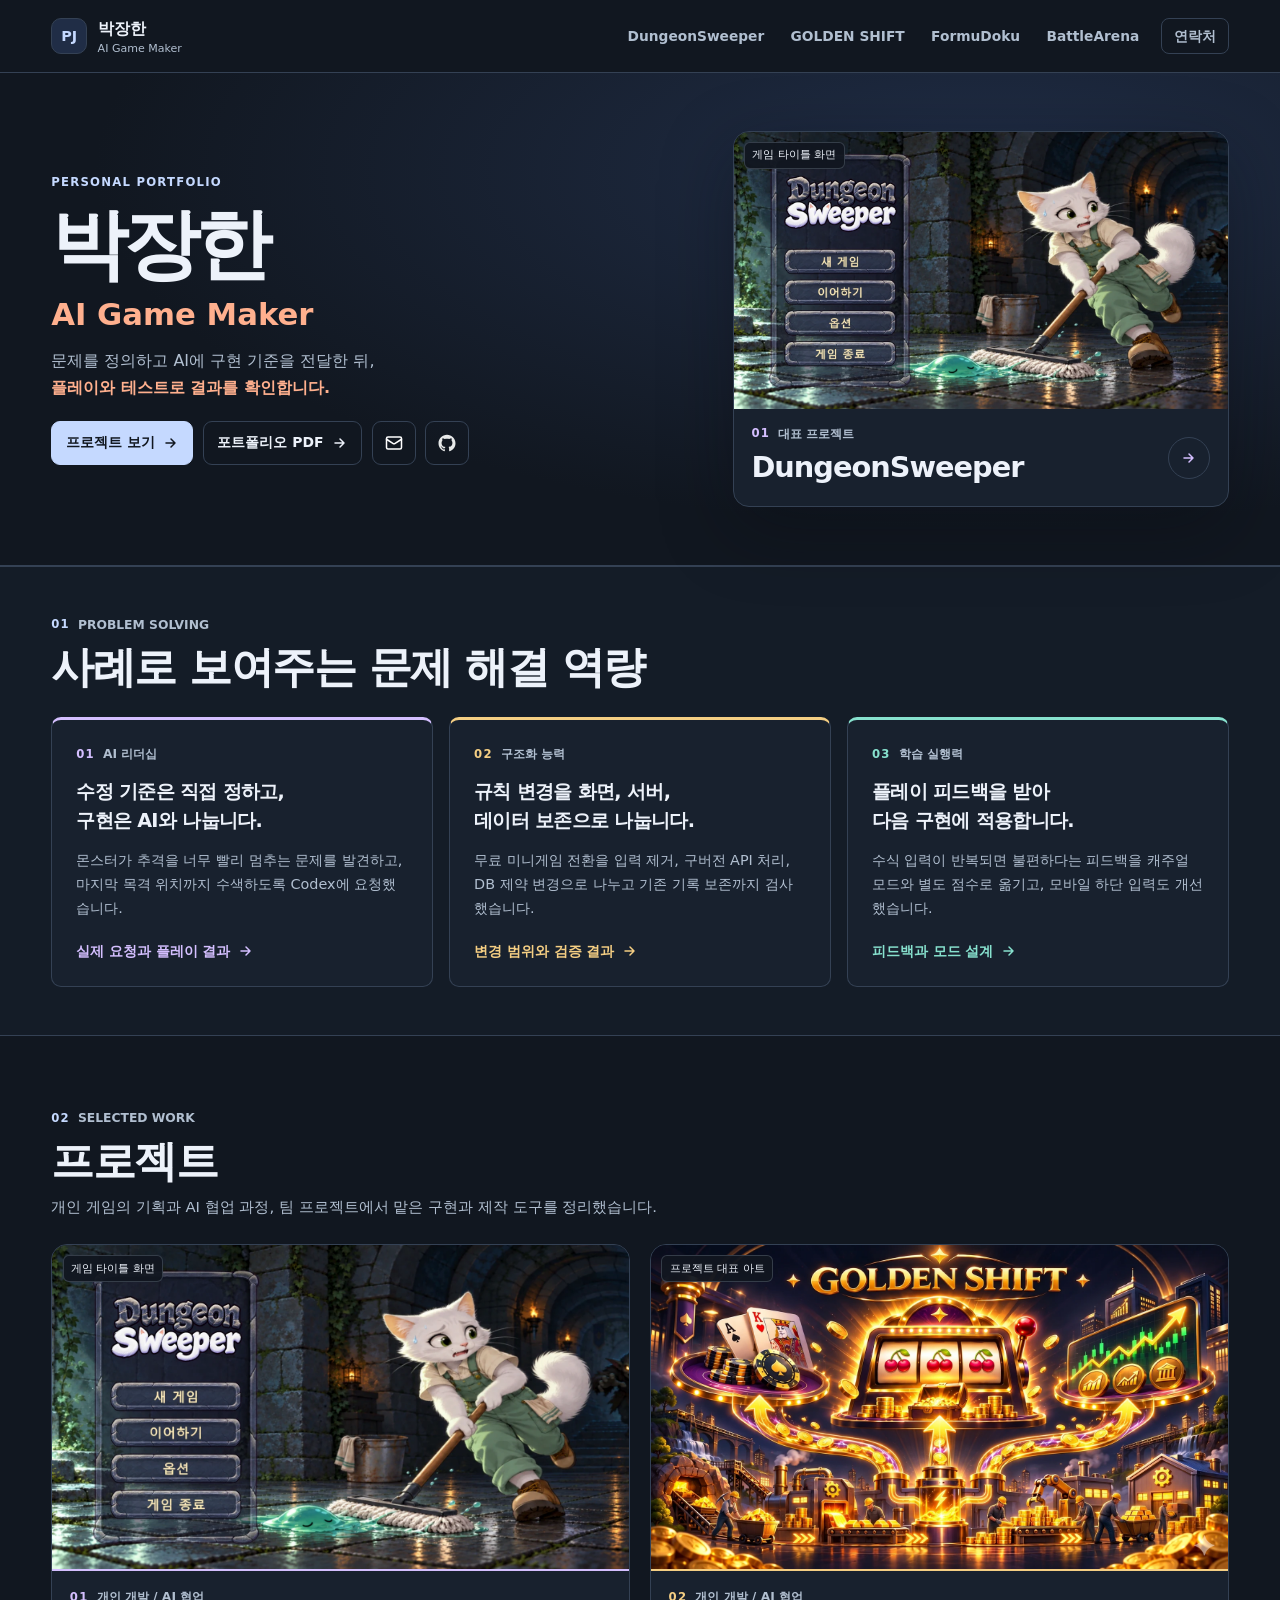
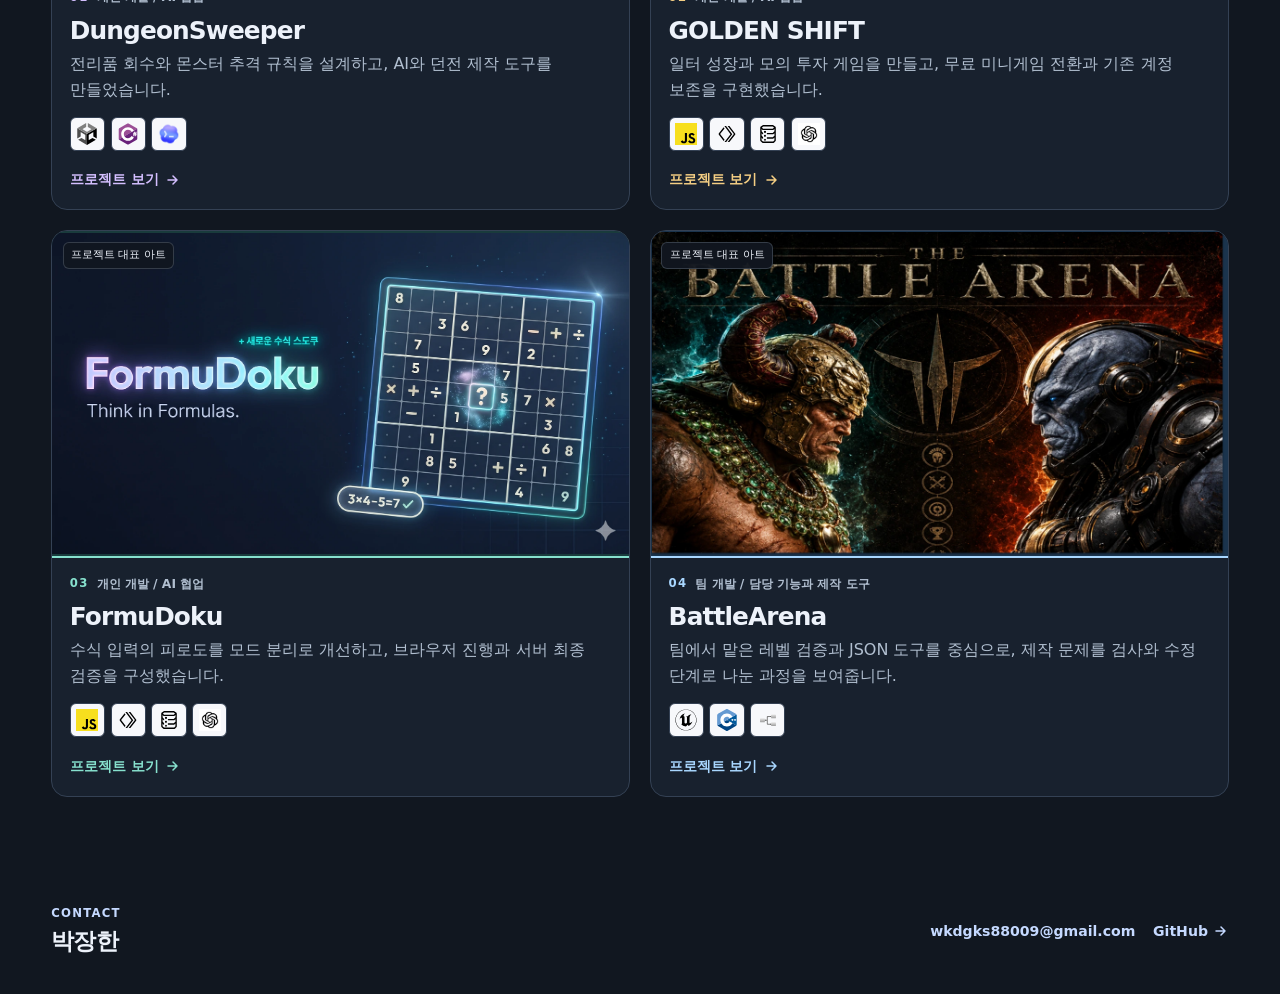
==== index.html @ 65dd107e "Keep project navigation visible while scrolling" ====
<!doctype html>
<html lang="ko">
<head>
  <meta charset="utf-8">
  <meta name="viewport" content="width=device-width, initial-scale=1">
  <meta name="description" content="박장한의 게임 기획, AI 협업 개발과 플레이 검증 포트폴리오.">
  <meta name="theme-color" content="#111720">
  <meta property="og:type" content="website">
  <meta property="og:title" content="박장한 | AI Game Maker Portfolio">
  <meta property="og:description" content="박장한의 게임 기획, AI 협업 개발과 플레이 검증 포트폴리오.">
  <meta property="og:url" content="https://msg1150.github.io/ai-game-maker-portfolio/">
  <meta property="og:image" content="https://msg1150.github.io/ai-game-maker-portfolio/assets/dungeon.webp">
  <link rel="canonical" href="https://msg1150.github.io/ai-game-maker-portfolio/">
  <link rel="icon" href="./assets/mark.svg" type="image/svg+xml">
  <link rel="stylesheet" href="./assets/site.css?v=c73a156f">
  <script src="./assets/site.js?v=285ba21d" defer></script>
  <title>박장한 | AI Game Maker Portfolio</title>
</head>
<body class="home">
  <a class="skip" href="#main">본문으로 건너뛰기</a>
  <header class="site-header">
    <div class="shell header-inner">
      <a class="brand" href="./" aria-label="박장한 포트폴리오 홈"><span class="mark" aria-hidden="true">PJ</span><span>박장한 <small>AI Game Maker</small></span></a>
      <nav class="site-nav" aria-label="프로젝트 탐색"><a href="./projects/dungeonsweeper/">DungeonSweeper</a><a href="./projects/golden-shift/">GOLDEN SHIFT</a><a href="./projects/formudoku/">FormuDoku</a><a href="./projects/battlearena/">BattleArena</a><a class="contact-link" href="#contact">연락처</a></nav>
    </div>
  </header>
  <main id="main">
      <section class="hero">
        <div class="shell hero-inner">
          <div class="hero-copy">
            <p class="eyebrow"><span>PERSONAL PORTFOLIO</span></p>
            <h1>박장한</h1>
            <p class="hero-role">AI Game Maker</p>
            <p class="hero-summary">문제를 정의하고 AI에 구현 기준을 전달한 뒤, <strong class="text-accent">플레이와 테스트로 결과를 확인합니다.</strong></p>
            <div class="actions">
              <a class="button primary" href="#projects">프로젝트 보기<svg aria-hidden="true" viewBox="0 0 16 16" width="16" height="16" fill="none"><path d="M3 8h9m-4-4 4 4-4 4" stroke="currentColor" stroke-width="1.5" stroke-linecap="round" stroke-linejoin="round"/></svg></a>
              <a class="button" href="./assets/park-janghan-ai-game-maker-portfolio.pdf">포트폴리오 PDF<svg aria-hidden="true" viewBox="0 0 16 16" width="16" height="16" fill="none"><path d="M3 8h9m-4-4 4 4-4 4" stroke="currentColor" stroke-width="1.5" stroke-linecap="round" stroke-linejoin="round"/></svg></a>
              <a class="button icon-button" href="mailto:wkdgks88009@gmail.com" aria-label="이메일" title="이메일"><img src="./assets/icons/lucide/mail.svg" alt="" width="18" height="18"></a>
              <a class="button icon-button" href="https://github.com/msg1150" aria-label="GitHub 프로필" title="GitHub 프로필"><img src="./assets/icons/devicon/github.svg" alt="" width="18" height="18"></a>
            </div>
          </div>
          <a class="feature tone-violet" href="./projects/dungeonsweeper/">
            <div class="feature-media"><img src="./assets/dungeon.webp" alt="고양이 탐험가와 슬라임이 보이는 DungeonSweeper 타이틀 화면" width="1440" height="810" fetchpriority="high" decoding="async"><span>게임 타이틀 화면</span></div>
            <div class="feature-caption"><div><p class="eyebrow"><span>01</span> 대표 프로젝트</p><strong>DungeonSweeper</strong></div><span class="round-icon"><svg aria-hidden="true" viewBox="0 0 16 16" width="16" height="16" fill="none"><path d="M3 8h9m-4-4 4 4-4 4" stroke="currentColor" stroke-width="1.5" stroke-linecap="round" stroke-linejoin="round"/></svg></span></div>
          </a>
        </div>
      </section>
      <section class="home-evidence" id="highlights">
        <div class="shell section">
          <div class="section-head"><div><p class="eyebrow"><span>01</span> PROBLEM SOLVING</p><h2>사례로 보여주는 문제 해결 역량</h2></div></div>
          <div class="competency-grid">
            <article class="competency-card tone-violet">
              <p class="eyebrow"><span>01</span> AI 리더십</p>
              <h3>수정 기준은 직접 정하고,<br>구현은 AI와 나눕니다.</h3>
              <p>몬스터가 추격을 너무 빨리 멈추는 문제를 발견하고, 마지막 목격 위치까지 수색하도록 Codex에 요청했습니다.</p>
              <a href="./projects/dungeonsweeper/#awareness">실제 요청과 플레이 결과 <svg aria-hidden="true" viewBox="0 0 16 16" width="16" height="16" fill="none"><path d="M3 8h9m-4-4 4 4-4 4" stroke="currentColor" stroke-width="1.5" stroke-linecap="round" stroke-linejoin="round"/></svg></a>
            </article>
            <article class="competency-card tone-gold">
              <p class="eyebrow"><span>02</span> 구조화 능력</p>
              <h3>규칙 변경을 화면, 서버,<br>데이터 보존으로 나눕니다.</h3>
              <p>무료 미니게임 전환을 입력 제거, 구버전 API 처리, DB 제약 변경으로 나누고 기존 기록 보존까지 검사했습니다.</p>
              <a href="./projects/golden-shift/#free-play">변경 범위와 검증 결과 <svg aria-hidden="true" viewBox="0 0 16 16" width="16" height="16" fill="none"><path d="M3 8h9m-4-4 4 4-4 4" stroke="currentColor" stroke-width="1.5" stroke-linecap="round" stroke-linejoin="round"/></svg></a>
            </article>
            <article class="competency-card tone-mint">
              <p class="eyebrow"><span>03</span> 학습 실행력</p>
              <h3>플레이 피드백을 받아<br>다음 구현에 적용합니다.</h3>
              <p>수식 입력이 반복되면 불편하다는 피드백을 캐주얼 모드와 별도 점수로 옮기고, 모바일 하단 입력도 개선했습니다.</p>
              <a href="./projects/formudoku/#mode-split">피드백과 모드 설계 <svg aria-hidden="true" viewBox="0 0 16 16" width="16" height="16" fill="none"><path d="M3 8h9m-4-4 4 4-4 4" stroke="currentColor" stroke-width="1.5" stroke-linecap="round" stroke-linejoin="round"/></svg></a>
            </article>
          </div>
        </div>
      </section>
      <section class="shell section" id="projects">
        <div class="section-head">
          <div><p class="eyebrow"><span>02</span> SELECTED WORK</p><h2>프로젝트</h2>
            <p class="section-intro">개인 게임의 기획과 AI 협업 과정, 팀 프로젝트에서 맡은 구현과 제작 도구를 정리했습니다.</p></div>
        </div>
        <div class="project-grid"><article class="project-card tone-violet">
    <a href="./projects/dungeonsweeper/">
      <div class="card-image"><img src="./assets/dungeon.webp" alt="고양이 탐험가와 슬라임이 보이는 DungeonSweeper 타이틀 화면" width="1440" height="810" loading="lazy" decoding="async"><span>게임 타이틀 화면</span></div>
      <div class="card-body">
        <p class="eyebrow"><span>01</span> 개인 개발 / AI 협업</p>
        <h3>DungeonSweeper</h3>
        <p>전리품 회수와 몬스터 추격 규칙을 설계하고, AI와 던전 제작 도구를 만들었습니다.</p>
        <ul class="tags" aria-label="사용 기술"><li class="tag-logo" title="Unity"><img src="./assets/icons/devicon/unity.svg" alt="Unity" width="22" height="22"><span class="tag-touch-label" aria-hidden="true">Unity</span></li><li class="tag-logo" title="C#"><img src="./assets/icons/devicon/csharp.svg" alt="C#" width="22" height="22"><span class="tag-touch-label" aria-hidden="true">C#</span></li><li class="tag-logo" title="Codex"><img src="./assets/icons/openai/codex.png" alt="Codex" width="22" height="22"><span class="tag-touch-label" aria-hidden="true">Codex</span></li></ul>
        <span class="card-action">프로젝트 보기 <svg aria-hidden="true" viewBox="0 0 16 16" width="16" height="16" fill="none"><path d="M3 8h9m-4-4 4 4-4 4" stroke="currentColor" stroke-width="1.5" stroke-linecap="round" stroke-linejoin="round"/></svg></span>
      </div>
    </a>
  </article><article class="project-card tone-gold">
    <a href="./projects/golden-shift/">
      <div class="card-image"><img src="./assets/golden-cover.webp" alt="슬롯, 블랙잭, 가상 거래소와 금 생산 시설을 담은 GOLDEN SHIFT 대표 일러스트" width="1600" height="900" loading="lazy" decoding="async"><span>프로젝트 대표 아트</span></div>
      <div class="card-body">
        <p class="eyebrow"><span>02</span> 개인 개발 / AI 협업</p>
        <h3>GOLDEN SHIFT</h3>
        <p>일터 성장과 모의 투자 게임을 만들고, 무료 미니게임 전환과 기존 계정 보존을 구현했습니다.</p>
        <ul class="tags" aria-label="사용 기술"><li class="tag-logo" title="JavaScript"><img src="./assets/icons/jsconf/javascript.svg" alt="JavaScript" width="22" height="22"><span class="tag-touch-label" aria-hidden="true">JavaScript</span></li><li class="tag-logo" title="Cloudflare Workers"><img src="./assets/icons/cloudflare/workers.svg" alt="Cloudflare Workers" width="22" height="22"><span class="tag-touch-label" aria-hidden="true">Cloudflare Workers</span></li><li class="tag-logo" title="D1"><img src="./assets/icons/cloudflare/d1.svg" alt="D1" width="22" height="22"><span class="tag-touch-label" aria-hidden="true">D1</span></li><li class="tag-logo" title="ChatGPT"><img src="./assets/icons/openai/chatgpt.png" alt="ChatGPT" width="22" height="22"><span class="tag-touch-label" aria-hidden="true">ChatGPT</span></li></ul>
        <span class="card-action">프로젝트 보기 <svg aria-hidden="true" viewBox="0 0 16 16" width="16" height="16" fill="none"><path d="M3 8h9m-4-4 4 4-4 4" stroke="currentColor" stroke-width="1.5" stroke-linecap="round" stroke-linejoin="round"/></svg></span>
      </div>
    </a>
  </article><article class="project-card tone-mint">
    <a href="./projects/formudoku/">
      <div class="card-image"><img src="./assets/formudoku-cover.webp" alt="FormuDoku 제목과 푸른색 스도쿠 격자가 담긴 대표 일러스트" width="1600" height="893" loading="lazy" decoding="async"><span>프로젝트 대표 아트</span></div>
      <div class="card-body">
        <p class="eyebrow"><span>03</span> 개인 개발 / AI 협업</p>
        <h3>FormuDoku</h3>
        <p>수식 입력의 피로도를 모드 분리로 개선하고, 브라우저 진행과 서버 최종 검증을 구성했습니다.</p>
        <ul class="tags" aria-label="사용 기술"><li class="tag-logo" title="JavaScript"><img src="./assets/icons/jsconf/javascript.svg" alt="JavaScript" width="22" height="22"><span class="tag-touch-label" aria-hidden="true">JavaScript</span></li><li class="tag-logo" title="Cloudflare Workers"><img src="./assets/icons/cloudflare/workers.svg" alt="Cloudflare Workers" width="22" height="22"><span class="tag-touch-label" aria-hidden="true">Cloudflare Workers</span></li><li class="tag-logo" title="D1"><img src="./assets/icons/cloudflare/d1.svg" alt="D1" width="22" height="22"><span class="tag-touch-label" aria-hidden="true">D1</span></li><li class="tag-logo" title="ChatGPT"><img src="./assets/icons/openai/chatgpt.png" alt="ChatGPT" width="22" height="22"><span class="tag-touch-label" aria-hidden="true">ChatGPT</span></li></ul>
        <span class="card-action">프로젝트 보기 <svg aria-hidden="true" viewBox="0 0 16 16" width="16" height="16" fill="none"><path d="M3 8h9m-4-4 4 4-4 4" stroke="currentColor" stroke-width="1.5" stroke-linecap="round" stroke-linejoin="round"/></svg></span>
      </div>
    </a>
  </article><article class="project-card tone-blue">
    <a href="./projects/battlearena/">
      <div class="card-image"><img src="./assets/arena-cover.webp" alt="BattleArena 로고와 서로 마주 보는 두 캐릭터가 담긴 가로 대표 아트" width="1250" height="700" loading="lazy" decoding="async"><span>프로젝트 대표 아트</span></div>
      <div class="card-body">
        <p class="eyebrow"><span>04</span> 팀 개발 / 담당 기능과 제작 도구</p>
        <h3>BattleArena</h3>
        <p>팀에서 맡은 레벨 검증과 JSON 도구를 중심으로, 제작 문제를 검사와 수정 단계로 나눈 과정을 보여줍니다.</p>
        <ul class="tags" aria-label="사용 기술"><li class="tag-logo" title="Unreal Engine 5.6.1"><img src="./assets/icons/devicon/unrealengine.svg" alt="Unreal Engine 5.6.1" width="22" height="22"><span class="tag-touch-label" aria-hidden="true">Unreal Engine 5.6.1</span></li><li class="tag-logo" title="C++"><img src="./assets/icons/devicon/cplusplus.svg" alt="C++" width="22" height="22"><span class="tag-touch-label" aria-hidden="true">C++</span></li><li class="tag-logo" title="Blueprint"><img src="./assets/icons/unreal/blueprint.svg" alt="Blueprint" width="22" height="22"><span class="tag-touch-label" aria-hidden="true">Blueprint</span></li></ul>
        <span class="card-action">프로젝트 보기 <svg aria-hidden="true" viewBox="0 0 16 16" width="16" height="16" fill="none"><path d="M3 8h9m-4-4 4 4-4 4" stroke="currentColor" stroke-width="1.5" stroke-linecap="round" stroke-linejoin="round"/></svg></span>
      </div>
    </a>
  </article></div>
      </section>
</main>
  <footer class="shell site-footer" id="contact">
    <div><p class="eyebrow"><span>CONTACT</span></p><h2>박장한</h2></div>
    <div class="footer-links">
      <a href="mailto:wkdgks88009@gmail.com">wkdgks88009@gmail.com</a>
      <a href="https://github.com/msg1150">GitHub <svg aria-hidden="true" viewBox="0 0 16 16" width="16" height="16" fill="none"><path d="M3 8h9m-4-4 4 4-4 4" stroke="currentColor" stroke-width="1.5" stroke-linecap="round" stroke-linejoin="round"/></svg></a>
    </div>
  </footer>
</body>
</html>
---- assets/site.css ----
:root {
  color-scheme: dark;
  --bg: #111720;
  --surface: #18212e;
  --panel: #1c2634;
  --line: #344154;
  --text: #edf2fa;
  --muted: #b1bfd0;
  --accent: #c5d9ff;
  --accent-text: #ffb08e;
  --glow: #202d46;
  --radius: 16px;
  --gutter: clamp(1rem, 4vw, 3.25rem);
  --header-height: 72px;
  font-family: "Segoe UI", "Malgun Gothic", system-ui, sans-serif;
  line-height: 1.65;
  background: var(--bg);
  color: var(--text);
}
* { box-sizing: border-box; }
html { scroll-padding-top: calc(var(--header-height) + 1rem); }
body { margin: 0; }
h1, h2, h3, p, figure { margin: 0; }
h1, h2, h3 { line-height: 1.18; letter-spacing: -.035em; }
h2, h3 { word-break: keep-all; overflow-wrap: anywhere; }
h2 { font-size: clamp(1.7rem, 4vw, 2.7rem); }
h3 { font-size: clamp(1.2rem, 2vw, 1.55rem); }
a { color: inherit; text-decoration: none; }
.text-accent { color: var(--accent-text); font-weight: 750; }
a, button, summary { -webkit-tap-highlight-color: transparent; }
:focus-visible { outline: 2px solid var(--accent); outline-offset: 4px; }
img, video { display: block; width: 100%; height: auto; }
svg { flex: 0 0 auto; }
.shell { width: min(76rem, 100% - var(--gutter) * 2); margin-inline: auto; }
.tone-violet { --accent: #d4bfff; --glow: #30254a; }
.tone-gold { --accent: #f4ce83; --glow: #3a2d20; }
.tone-blue { --accent: #a9d7ff; --glow: #1b344d; }
.tone-mint { --accent: #87e1ce; --glow: #193b3c; }
.tone-violet, .tone-gold, .tone-blue, .tone-mint { --accent-text: var(--accent); }
.skip { position: absolute; z-index: 30; top: .5rem; left: .5rem; padding: .65rem 1rem; transform: translateY(-150%); background: var(--accent); color: #111720; }
.skip:focus { transform: translateY(0); }
.site-header { position: sticky; top: 0; z-index: 20; background: #111720; border-bottom: 1px solid var(--line); }
.header-inner { min-height: 72px; display: flex; gap: .35rem 1.25rem; align-items: center; justify-content: space-between; }
.brand { display: inline-flex; align-items: center; gap: .65rem; font-weight: 720; flex: 0 0 auto; }
.mark { width: 36px; height: 36px; border-radius: 10px; display: grid; place-items: center; color: var(--accent); background: var(--glow); border: 1px solid var(--line); font: 750 .9rem system-ui, sans-serif; }
.brand small { display: block; color: var(--muted); font-size: .69rem; line-height: 1.25; font-weight: 500; }
.site-nav { display: flex; flex-wrap: wrap; align-items: center; gap: .1rem .45rem; }
.site-nav a { display: inline-flex; align-items: center; min-height: 42px; border-radius: 8px; padding-inline: .6rem; color: var(--muted); font-size: .86rem; font-weight: 650; }
.site-nav a:hover, .site-nav a[aria-current] { background: var(--glow); color: var(--accent); }
.site-nav .contact-link { border: 1px solid var(--line); min-height: 36px; margin-left: .3rem; padding-inline: .75rem; }
.hero {
  border-bottom: 1px solid var(--line);
  background: radial-gradient(ellipse at 77% 20%, var(--glow), transparent 64%), var(--bg);
}
.hero-inner { display: grid; align-items: center; grid-template-columns: minmax(0, .9fr) minmax(0, 1.1fr); gap: clamp(1.75rem, 5vw, 5.5rem); padding-block: clamp(2.8rem, 7.5vw, 6.6rem); }
.hero-copy h1 { margin-block: .7rem .8rem; font-size: clamp(2.5rem, 5.6vw, 5.25rem); letter-spacing: -.067em; overflow-wrap: anywhere; }
.hero-lede { font-size: clamp(1.2rem, 2.4vw, 1.8rem); font-weight: 700; line-height: 1.45; word-break: keep-all; }
.hero-summary { max-width: 39ch; margin-top: 1rem; color: var(--muted); word-break: keep-all; }
.home .hero-inner { grid-template-columns: minmax(0, 1.05fr) minmax(0, .95fr); gap: clamp(1.5rem, 5vw, 4rem); padding-block: clamp(2rem, 4.5vw, 4rem); }
.home .hero-copy h1 { font-size: clamp(3rem, 6vw, 5.2rem); margin-block: .5rem .25rem; }
.hero-role { color: var(--accent-text); font-size: clamp(1.35rem, 2.4vw, 2rem); font-weight: 750; line-height: 1.3; }
.home .hero-summary { max-width: 38ch; margin-top: .85rem; }
.home .feature { width: min(100%, 31rem); justify-self: end; }
.eyebrow { display: flex; gap: .5rem; align-items: center; color: var(--muted); font-size: .77rem; font-weight: 700; }
.eyebrow > span { font-size: .73rem; font-weight: 750; letter-spacing: .105em; color: var(--accent); white-space: nowrap; }
.actions { display: flex; flex-wrap: wrap; gap: .6rem; margin-top: 1.25rem; }
.button { min-height: 44px; display: inline-flex; align-items: center; gap: .5rem; border: 1px solid var(--line); border-radius: 9px; padding: .55rem .85rem; font-size: .87rem; font-weight: 700; color: var(--text); }
.button:hover { border-color: var(--accent); color: var(--accent); }
.button.primary { background: var(--accent); color: #111720; border-color: var(--accent); }
.button.primary:hover { background: #e2edff; }
.icon-button { width: 44px; justify-content: center; padding-inline: 0; }
.icon-button img { width: 18px; height: 18px; filter: invert(1); }
.feature, .project-card { display: block; overflow: hidden; border: 1px solid var(--line); border-radius: var(--radius); background: var(--surface); }
.feature { box-shadow: 0 22px 70px #070b115e; }
.feature:hover, .project-card:hover { border-color: var(--accent); }
.feature-media, .card-image { position: relative; background: var(--glow); }
.feature-media img, .card-image img { aspect-ratio: 16 / 9; object-fit: cover; }
.feature-media > span, .card-image > span { position: absolute; top: .65rem; left: .65rem; background: #111720f2; border: 1px solid #8590a14f; color: #edf2fa; border-radius: 6px; padding: .2rem .45rem; font-size: .7rem; }
.feature-caption { display: flex; align-items: center; justify-content: space-between; gap: .75rem; padding: .9rem 1.1rem; }
.feature-caption strong { display: block; font-size: clamp(1.25rem, 3vw, 1.8rem); letter-spacing: -.035em; }
.round-icon { display: grid; place-items: center; width: 42px; height: 42px; border: 1px solid var(--line); border-radius: 50%; color: var(--accent); }
.section { padding-block: clamp(2.5rem, 6vw, 4.5rem); }
.section-head { display: flex; justify-content: space-between; align-items: end; gap: .75rem 1.5rem; margin-bottom: 1.5rem; }
.section-head h2, .detail-section h2 { margin-top: .45rem; }
.section-intro { margin-top: .55rem; color: var(--muted); font-size: .93rem; }
.project-grid { display: grid; grid-template-columns: repeat(2, minmax(0, 1fr)); gap: 1.25rem; }
.project-card > a { display: flex; flex-direction: column; height: 100%; }
.project-card > a:focus-visible { outline-offset: -3px; }
.card-body { flex: 1; display: flex; flex-direction: column; align-items: flex-start; padding: 1rem 1.1rem 1.15rem; border-top: 2px solid var(--accent); }
.card-body h3 { margin-block: .5rem .35rem; }
.card-body > p:not(.eyebrow) { color: var(--muted); word-break: keep-all; }
.tags { display: flex; flex-wrap: wrap; gap: .35rem; margin: .85rem 0; padding: 0; list-style: none; }
.card-body .tags { margin-top: auto; padding-top: .85rem; }
.tags li { min-height: 34px; display: inline-flex; align-items: center; gap: .35rem; border: 1px solid var(--line); border-radius: 6px; color: var(--muted); font-size: .74rem; }
.tag-text { padding-inline: .55rem; }
.tag-logo { min-width: 35px; justify-content: center; padding-inline: .35rem; background: #f7f8fb; }
.tag-logo img { width: 22px; height: 22px; object-fit: contain; }
.tag-touch-label { display: none; }
@media (hover: none) {
  .tag-logo { color: #273243; }
  .tag-touch-label { display: inline; }
}
.card-action { display: flex; align-items: center; gap: .4rem; color: var(--accent); font-size: .85rem; font-weight: 720; padding-top: .25rem; }
.home-evidence { border-block: 1px solid var(--line); background: #141c27; }
.home-evidence .section { padding-block: clamp(1.75rem, 4vw, 3rem); }
.site-footer { display: flex; align-items: center; justify-content: space-between; flex-wrap: wrap; gap: 1rem 1.5rem; padding-block: 2.2rem; }
.site-footer h2 { font-size: 1.45rem; margin-block: .25rem; }
.footer-links { display: flex; flex-wrap: wrap; gap: .45rem 1.1rem; }
.footer-links a, .related a { display: inline-flex; align-items: center; gap: .3rem; min-height: 44px; color: var(--accent); font-size: .88rem; font-weight: 670; overflow-wrap: anywhere; }
.footer-links a:hover, .related a:hover, .crumb a:hover { text-decoration: underline; text-underline-offset: .25em; }
.crumb { display: flex; gap: .55rem; flex-wrap: wrap; color: var(--muted); padding-top: 1.1rem; font-size: .82rem; }
.crumb a { color: var(--accent); }
.project-hero .hero-inner { padding-block: clamp(1.8rem, 4.5vw, 4.2rem); }
.project-hero h1 { font-size: clamp(2.3rem, 4.5vw, 4.5rem); }
.project-hero .hero-lede { color: var(--accent-text); }
.hero-title-part { white-space: nowrap; }
.project-cover { overflow: hidden; border: 1px solid var(--line); border-radius: var(--radius); background: var(--surface); }
figcaption { color: var(--muted); font-size: .8rem; padding: .6rem .8rem; }
.local-nav { display: flex; gap: .35rem .65rem; flex-wrap: wrap; padding-block: .55rem; border-bottom: 1px solid var(--line); }
.local-nav a { padding: .6rem .5rem; color: var(--accent); font-size: .86rem; font-weight: 700; }
.local-nav a:hover { background: var(--glow); border-radius: 7px; }
.detail-section, .loop { padding-block: clamp(1.65rem, 4vw, 3rem); border-bottom: 1px solid var(--line); }
.loop h2 { font-size: 1.15rem; margin-bottom: .7rem; }
.loop ol { display: flex; flex-wrap: wrap; gap: .5rem; padding: 0; margin: 0; list-style: none; counter-reset: loop; }
.loop li { counter-increment: loop; border: 1px solid var(--line); background: var(--surface); border-radius: 8px; padding: .5rem .65rem; font-size: .86rem; }
.loop li::before { content: counter(loop, decimal-leading-zero); color: var(--accent); font: 720 .74rem system-ui, sans-serif; margin-right: .55rem; }
.role-grid { display: grid; grid-template-columns: repeat(2, minmax(0, 1fr)); gap: .8rem; margin-top: 1rem; }
.role-grid > div { border: 1px solid var(--line); border-radius: 12px; background: var(--surface); padding: 1.1rem; }
.role-grid h3 { color: var(--accent); font-size: 1.02rem; margin-bottom: .4rem; }
.role-grid p, .timeline p, .case dd { color: var(--muted); word-break: keep-all; overflow-wrap: anywhere; }
.timeline { display: grid; grid-template-columns: repeat(2, minmax(0, 1fr)); gap: 1rem; list-style: none; padding: 0; margin: 1rem 0 0; }
.timeline li { display: grid; align-content: start; gap: .5rem; border-top: 2px solid var(--accent); border-radius: 8px; background: var(--surface); padding: 1rem 1.1rem; }
.timeline > li:last-child:nth-child(odd), .role-grid > div:last-child:nth-child(odd) { grid-column: 1 / -1; }
.timeline p { font-size: .85rem; }
.timeline li > span { color: var(--accent); font: 730 .9rem system-ui, sans-serif; align-self: start; padding-top: .17rem; }
.timeline h3 { font-size: 1.05rem; margin-bottom: .22rem; }
.case-list { display: grid; gap: 1rem; margin-top: 1rem; }
.case { border: 1px solid var(--line); border-radius: var(--radius); background: var(--surface); padding: clamp(1rem, 3vw, 1.65rem); }
.case-head { padding: 0 0 .85rem .75rem; border-left: 2px solid var(--accent-text); }
.case-head h3 { margin-top: .4rem; }
.case-layout { display: grid; align-items: start; grid-template-columns: minmax(0, .72fr) minmax(0, 1.28fr); gap: clamp(.9rem, 3vw, 2rem); padding-top: .7rem; }
.case-copy { margin: 0; display: grid; gap: .65rem; }
.case--diagram .case-layout, .case--copy .case-layout { grid-template-columns: minmax(0, 1fr); gap: 1rem; }
.case--diagram .case-copy, .case--copy .case-copy { grid-template-columns: repeat(3, minmax(0, 1fr)); gap: 1.25rem; }
.case dt { font-size: .78rem; font-weight: 750; color: var(--accent); }
.case dd { margin: .14rem 0 0; max-width: 42ch; font-size: .94rem; }
.case-visual { display: grid; min-width: 0; gap: .65rem; }
.evidence-pair { display: grid; grid-template-columns: repeat(2, minmax(0, 1fr)); gap: .6rem; }
.case-flow { display: grid; grid-template-columns: repeat(3, minmax(0, 1fr)); gap: .45rem; margin: 0; padding: 0; list-style: none; counter-reset: flow; }
.case-flow li { counter-increment: flow; border: 1px solid var(--line); border-radius: 8px; background: var(--bg); padding: .55rem .65rem; font-size: .82rem; font-weight: 670; }
.case-flow li::before { content: counter(flow, decimal-leading-zero); display: block; color: var(--accent-text); font-size: .73rem; }
/* Current rule comparisons stay separate from historical game captures. */
.case-table-wrap { min-width: 0; border: 1px solid var(--line); border-radius: 10px; overflow: hidden; background: var(--bg); }
.case-table { width: 100%; border-collapse: collapse; table-layout: fixed; font-size: .82rem; line-height: 1.6; overflow-wrap: anywhere; }
.case-table caption { padding: .75rem .85rem; text-align: left; color: var(--accent-text); font-weight: 700; border-bottom: 1px solid var(--line); }
.case-table th, .case-table td { padding: .7rem .65rem; text-align: left; vertical-align: top; border-bottom: 1px solid var(--line); }
.case-table thead th { color: var(--accent-text); background: var(--surface); }
.case-table th:first-child { width: 22%; }
.case-table tbody th { font-weight: 650; }
.case-table td { color: var(--muted); }
.case-table tbody tr:last-child > * { border-bottom: 0; }
.section-evidence { display: grid; gap: 1rem; align-items: start; margin-top: .8rem; }
.section-evidence:has(> figure) { grid-template-columns: minmax(0, 1fr) minmax(0, 15rem); }
.section-evidence .role-grid { margin-top: 0; }
.evidence { overflow: hidden; border: 1px solid var(--line); border-radius: 10px; background: #111720; }
.gif-demo summary { cursor: pointer; color: var(--accent); font-weight: 700; list-style: none; }
.gif-demo summary::-webkit-details-marker { display: none; }
.gif-demo summary:focus-visible { outline-offset: -3px; }
.gif-demo summary span { display: block; padding: .55rem .75rem; font-size: .85rem; }
.gif-demo:not([open]) .gif-open, .gif-demo[open] .gif-closed, .gif-demo[open] summary img { display: none; }
.tone-mint .card-image img { object-fit: contain; }
.evidence figcaption a { display: inline-block; margin-top: .3rem; color: var(--accent); text-decoration: underline; text-underline-offset: .2em; }
.gallery { display: grid; grid-template-columns: repeat(2, minmax(0, 1fr)); gap: 1rem; align-items: start; margin-top: 1rem; }
.prompt { margin-top: .95rem; border: 1px solid var(--line); border-radius: 10px; background: #131c27; }
.prompt summary { padding: .7rem .85rem; color: var(--accent); font-size: .9rem; font-weight: 700; cursor: pointer; }
.prompt summary:hover { background: var(--glow); border-radius: 9px; }
.prompt-body { padding: .75rem .85rem; border-top: 1px solid var(--line); }
.prompt-body h4 { margin: 0 0 .4rem; color: var(--accent); font-size: .86rem; }
.prompt pre { margin: 0; white-space: pre-wrap; overflow-wrap: anywhere; }
.prompt code { font: .9rem/1.65 "Consolas", "Malgun Gothic", monospace; }
.prompt-tools { display: flex; align-items: center; flex-wrap: wrap; gap: .6rem; margin-top: .75rem; }
.prompt-tools button { min-height: 40px; color: var(--accent); background: var(--surface); border: 1px solid var(--line); border-radius: 6px; padding-inline: .6rem; font: inherit; font-size: .82rem; cursor: pointer; }
.copy-status { color: var(--muted); font-size: .82rem; }
.prose { margin-top: .6rem; max-width: 75ch; color: var(--muted); }
.related { display: flex; flex-wrap: wrap; gap: .3rem 1.25rem; padding-block: .6rem; border-bottom: 1px solid var(--line); }
.competency-grid { display: grid; grid-template-columns: repeat(3, minmax(0, 1fr)); gap: 1rem; }
.competency-card { display: flex; flex-direction: column; gap: .85rem; padding: clamp(1rem, 2vw, 1.5rem); border: 1px solid var(--line); border-top: 3px solid var(--accent); border-radius: 10px; background: var(--surface); }
.competency-card h3 { font-size: clamp(1.1rem, 1.5vw, 1.35rem); line-height: 1.5; }
.competency-card > p:not(.eyebrow) { color: var(--muted); font-size: .9rem; }
.competency-card > a { display: flex; align-items: center; gap: .5rem; margin-top: auto; padding-top: .35rem; font-size: .85rem; font-weight: 700; color: var(--accent-text); }
.competency-card > a:hover { text-decoration: underline; }
@media (max-width: 900px) {
  .hero-inner { gap: 1.4rem; }
  .case-layout, .section-evidence:has(> figure) { grid-template-columns: minmax(0, 1fr); }
  .case-visual { order: -1; }
  .case--diagram .case-visual { order: initial; }
  .section-evidence > figure { width: min(100%, 15rem); }
}
@media (max-width: 800px) {
  .competency-grid { grid-template-columns: minmax(0, 1fr); }
}
@media (max-width: 700px) {
  :root { --header-height: 144px; }
  .header-inner { flex-direction: column; align-items: flex-start; padding-block: .55rem; }
  .site-nav a { padding-inline: .38rem; font-size: .78rem; }
  .hero-inner, .home .hero-inner, .gallery { grid-template-columns: minmax(0, 1fr); gap: 1.4rem; }
  .home .feature { justify-self: start; }
  .section-head { align-items: start; flex-direction: column; }
  .case--diagram .case-copy, .case--copy .case-copy { grid-template-columns: minmax(0, 1fr); gap: .8rem; }
}
@media (max-width: 600px) {
  .project-grid, .timeline, .role-grid, .evidence-pair { grid-template-columns: minmax(0, 1fr); }
  .case-flow { grid-template-columns: minmax(0, 1fr); }
  .case-flow li { display: flex; align-items: baseline; gap: .6rem; }
}
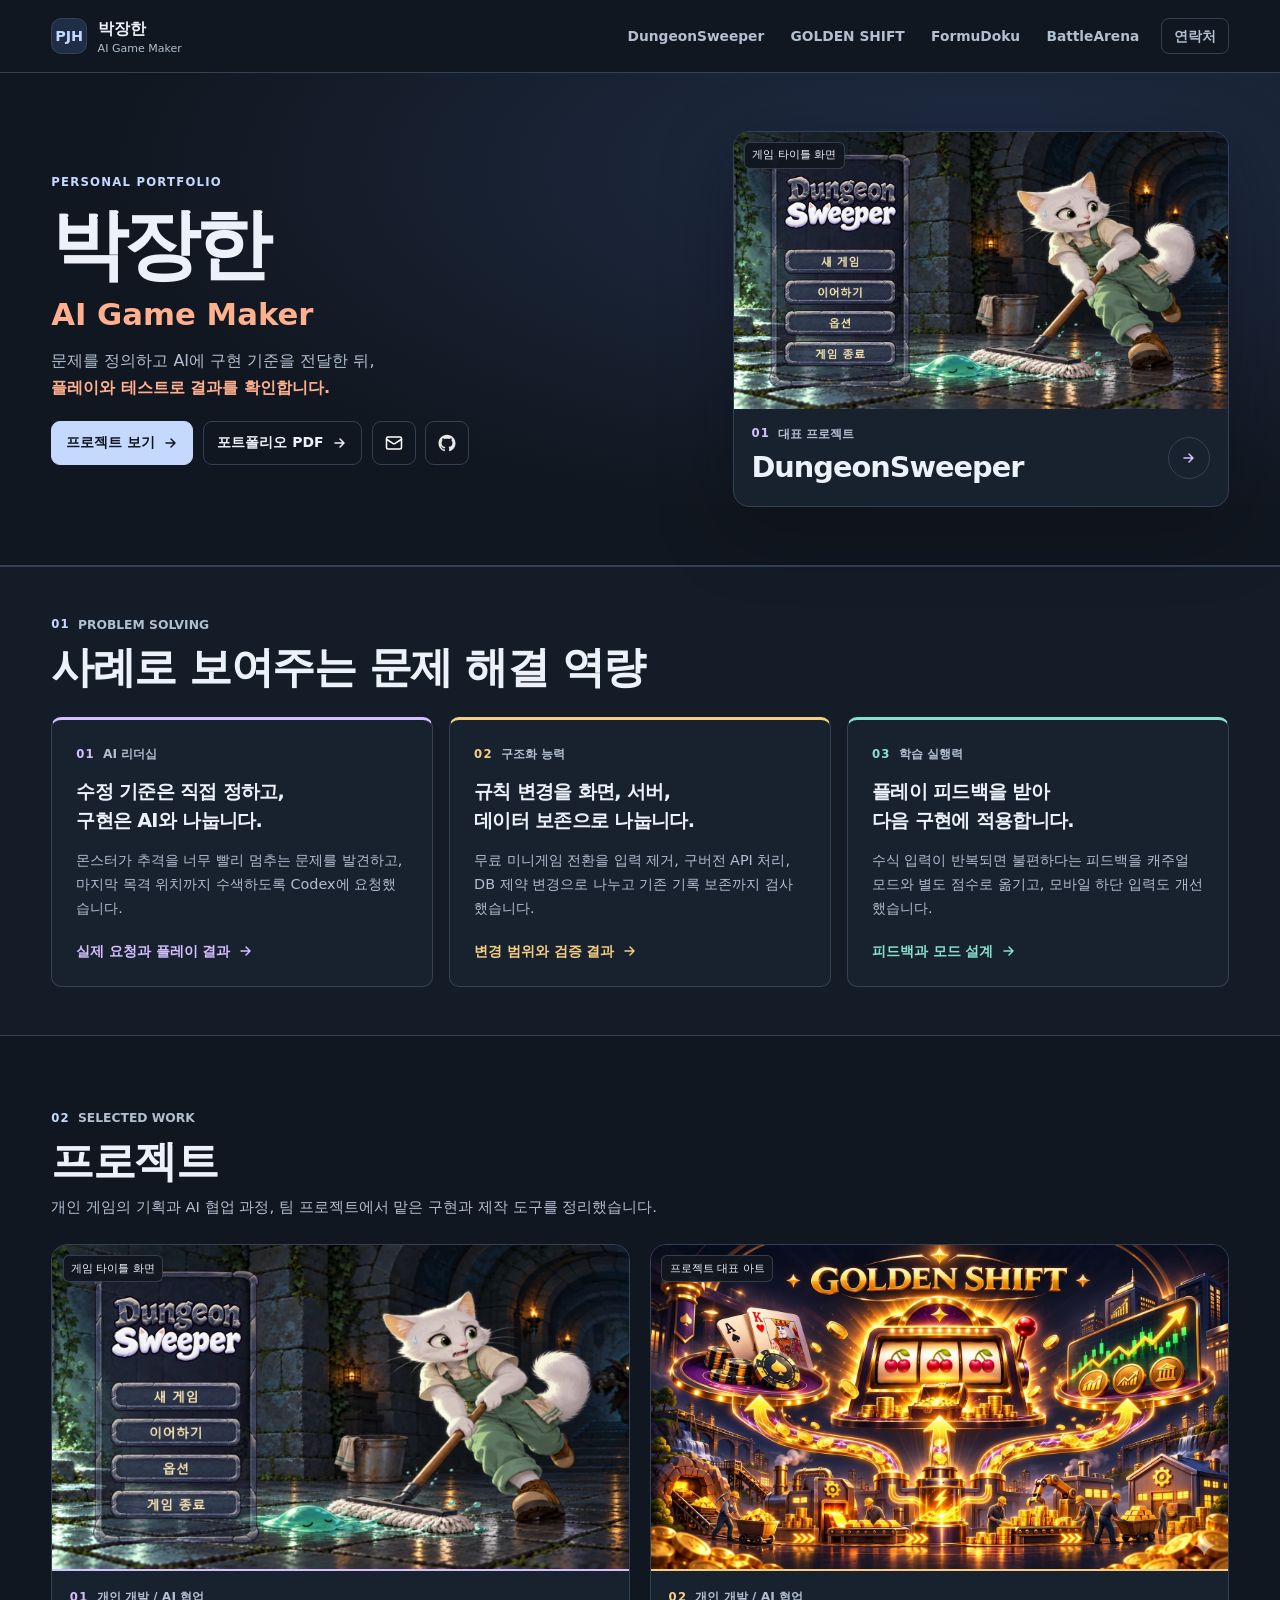
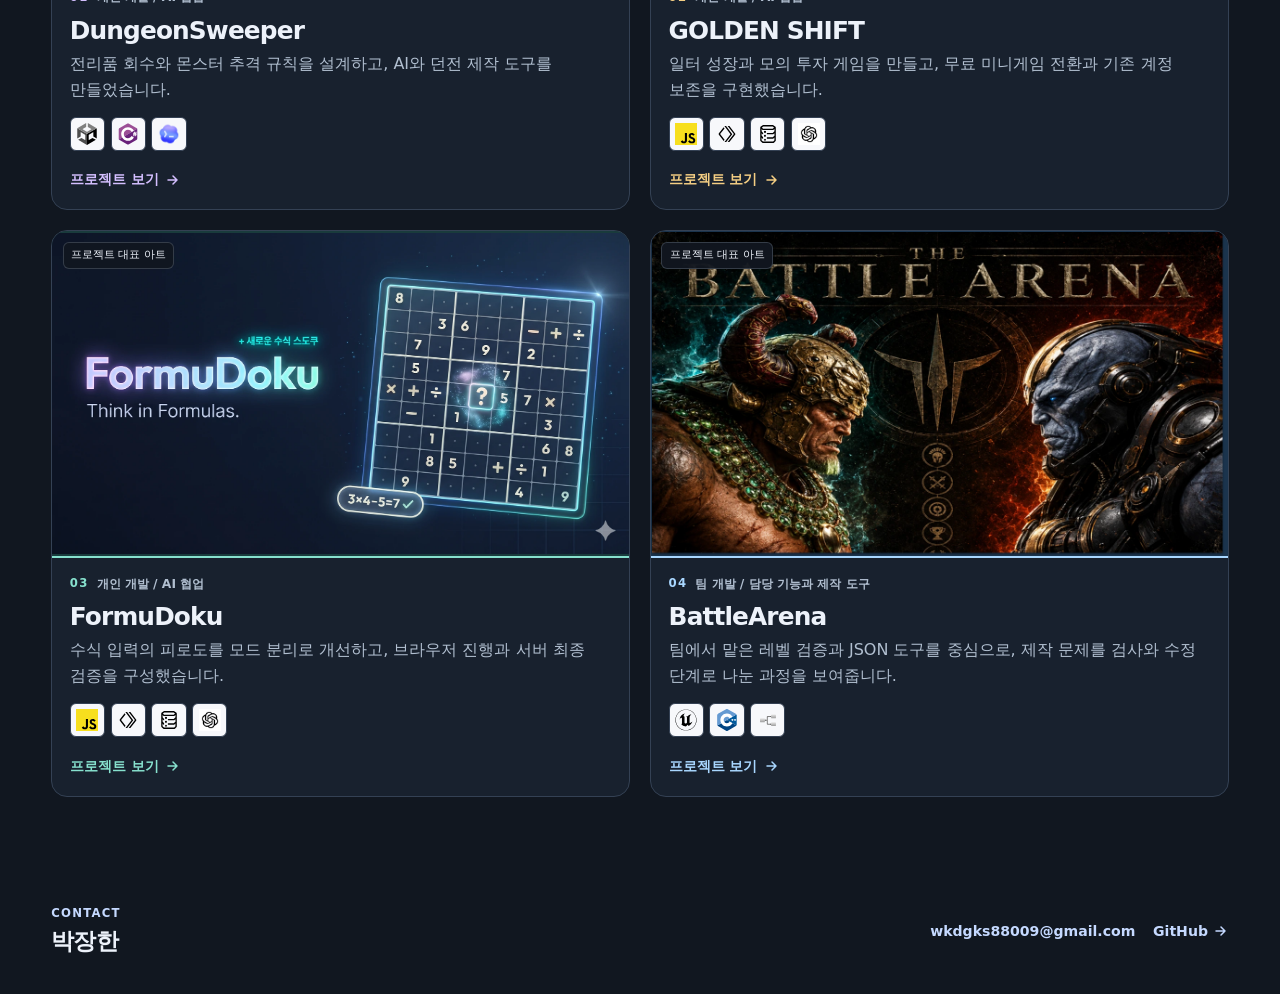
==== commit 708bb1b0: "Use complete PJH initials in portfolio branding" ====
--- a/index.html
+++ b/index.html
@@ -11,7 +11,7 @@
   <meta property="og:url" content="https://msg1150.github.io/ai-game-maker-portfolio/">
   <meta property="og:image" content="https://msg1150.github.io/ai-game-maker-portfolio/assets/dungeon.webp">
   <link rel="canonical" href="https://msg1150.github.io/ai-game-maker-portfolio/">
-  <link rel="icon" href="./assets/mark.svg" type="image/svg+xml">
+  <link rel="icon" href="./assets/mark.svg?v=a60e582f" type="image/svg+xml">
   <link rel="stylesheet" href="./assets/site.css?v=c73a156f">
   <script src="./assets/site.js?v=285ba21d" defer></script>
   <title>박장한 | AI Game Maker Portfolio</title>
@@ -20,7 +20,7 @@
   <a class="skip" href="#main">본문으로 건너뛰기</a>
   <header class="site-header">
     <div class="shell header-inner">
-      <a class="brand" href="./" aria-label="박장한 포트폴리오 홈"><span class="mark" aria-hidden="true">PJ</span><span>박장한 <small>AI Game Maker</small></span></a>
+      <a class="brand" href="./" aria-label="박장한 포트폴리오 홈"><span class="mark" aria-hidden="true">PJH</span><span>박장한 <small>AI Game Maker</small></span></a>
       <nav class="site-nav" aria-label="프로젝트 탐색"><a href="./projects/dungeonsweeper/">DungeonSweeper</a><a href="./projects/golden-shift/">GOLDEN SHIFT</a><a href="./projects/formudoku/">FormuDoku</a><a href="./projects/battlearena/">BattleArena</a><a class="contact-link" href="#contact">연락처</a></nav>
     </div>
   </header>
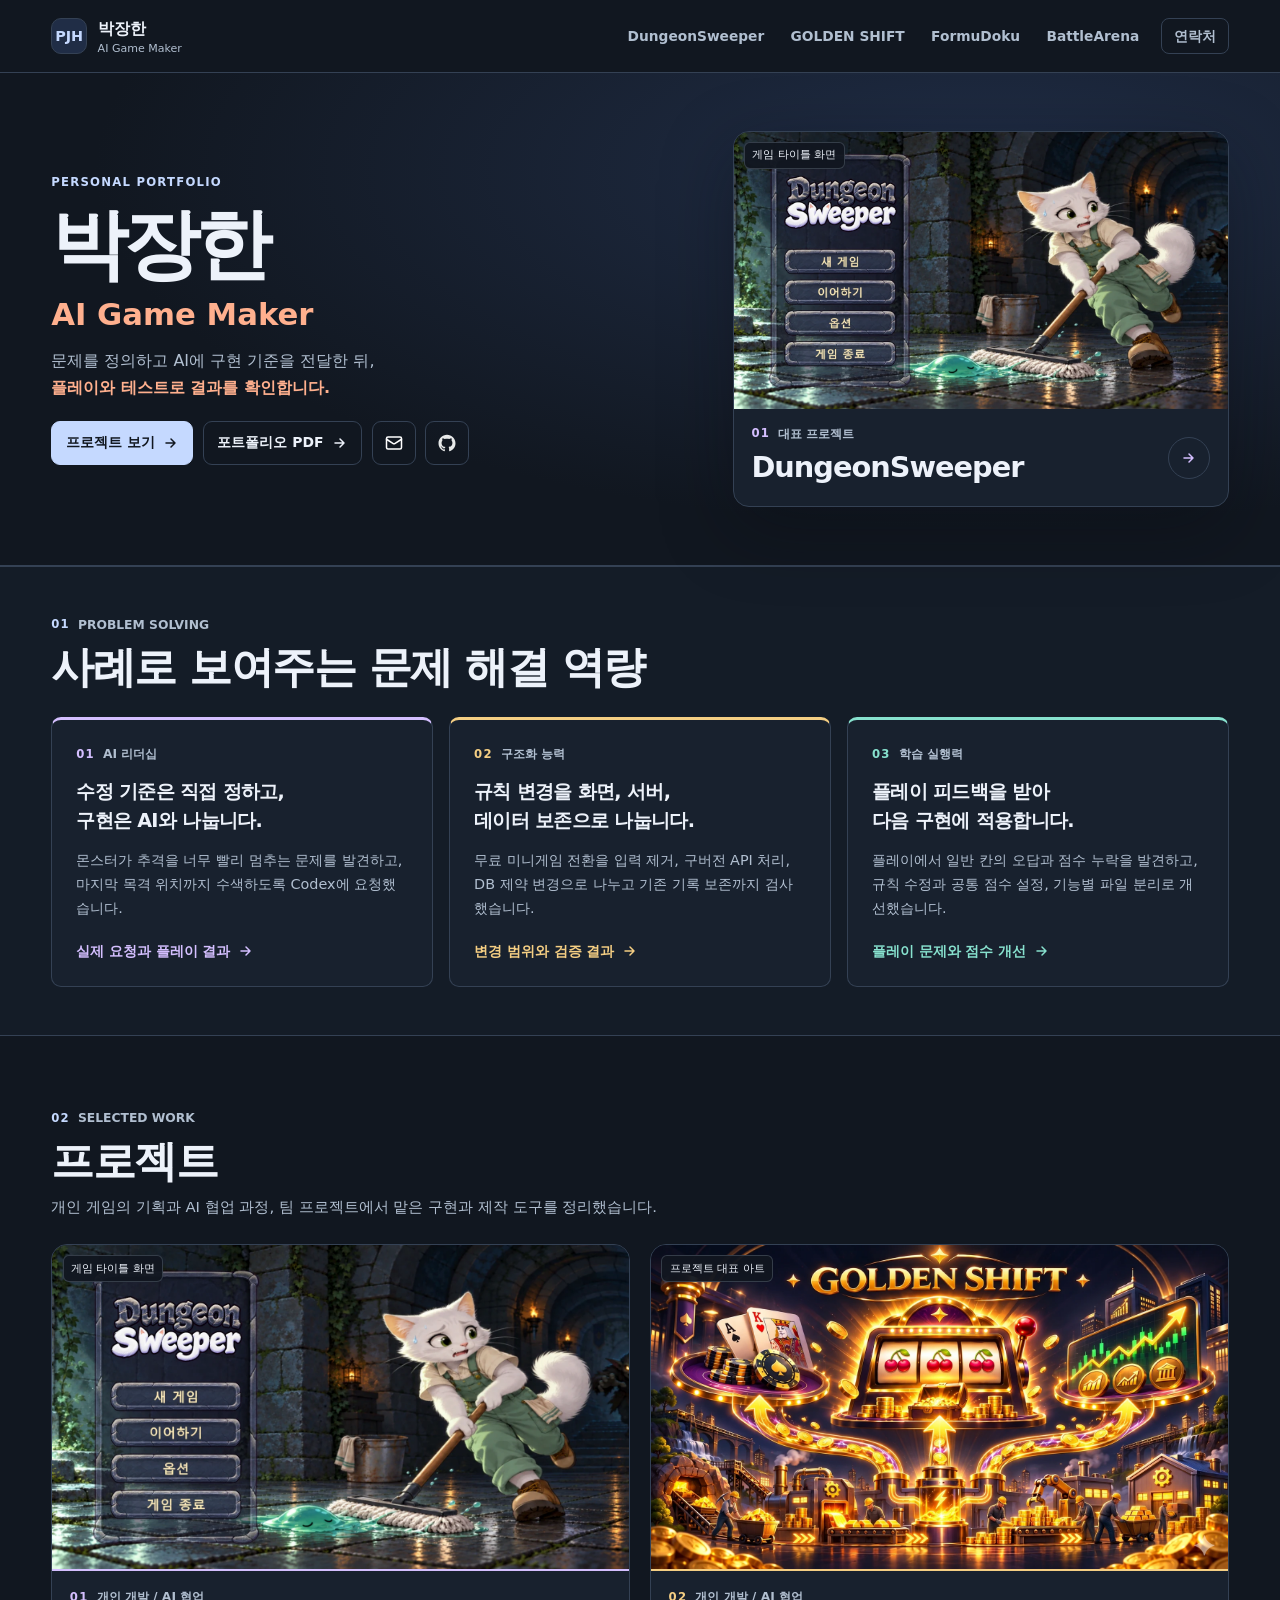
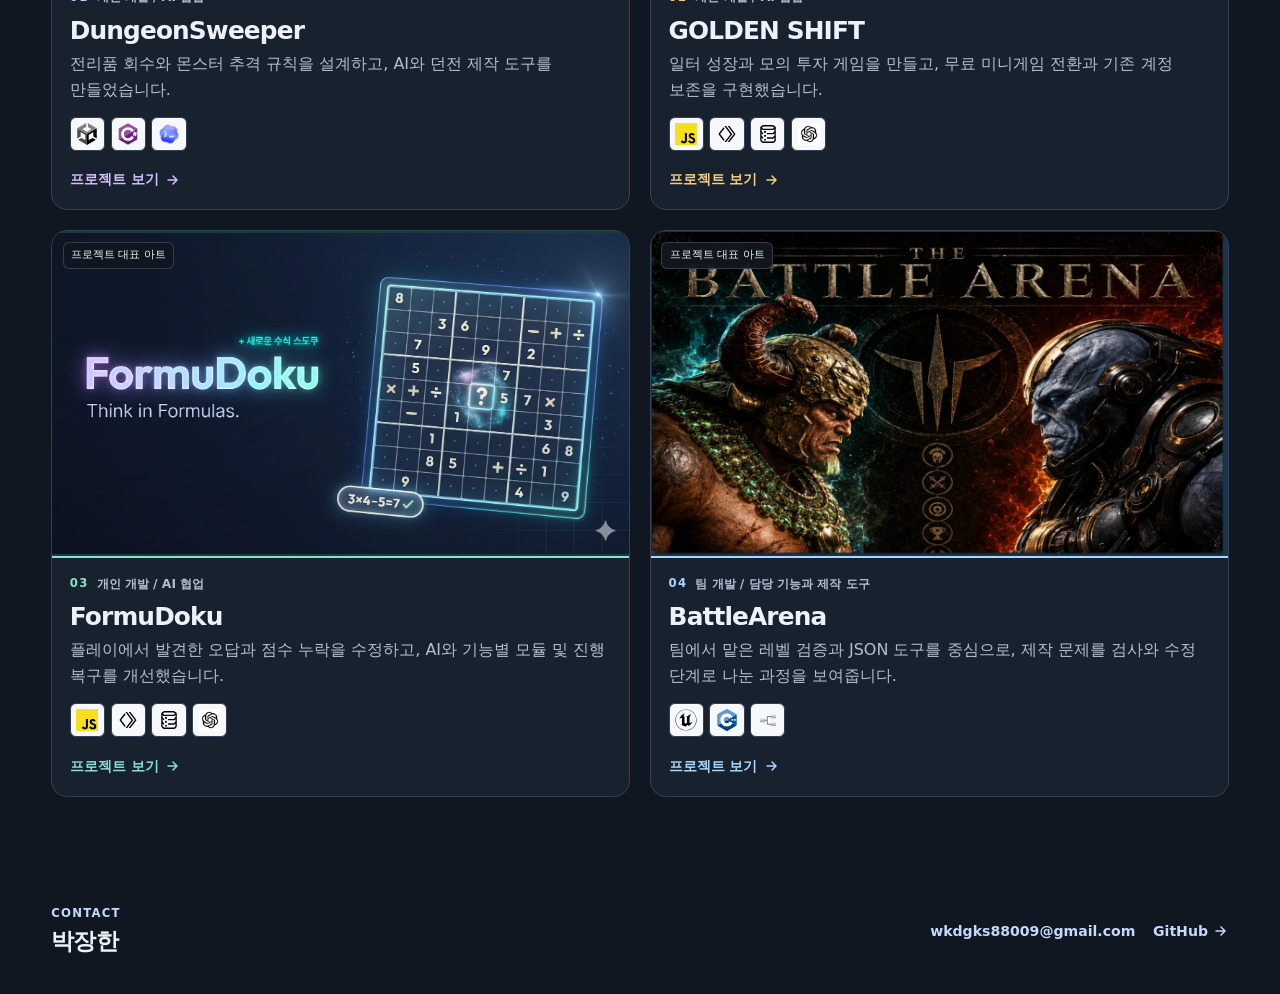
==== commit b3587f50: "Update FormuDoku portfolio to verified v0.6.5 behavior" ====
--- a/index.html
+++ b/index.html
@@ -64,8 +64,8 @@
             <article class="competency-card tone-mint">
               <p class="eyebrow"><span>03</span> 학습 실행력</p>
               <h3>플레이 피드백을 받아<br>다음 구현에 적용합니다.</h3>
-              <p>수식 입력이 반복되면 불편하다는 피드백을 캐주얼 모드와 별도 점수로 옮기고, 모바일 하단 입력도 개선했습니다.</p>
-              <a href="./projects/formudoku/#mode-split">피드백과 모드 설계 <svg aria-hidden="true" viewBox="0 0 16 16" width="16" height="16" fill="none"><path d="M3 8h9m-4-4 4 4-4 4" stroke="currentColor" stroke-width="1.5" stroke-linecap="round" stroke-linejoin="round"/></svg></a>
+              <p>플레이에서 일반 칸의 오답과 점수 누락을 발견하고, 규칙 수정과 공통 점수 설정, 기능별 파일 분리로 개선했습니다.</p>
+              <a href="./projects/formudoku/#score-revision">플레이 문제와 점수 개선 <svg aria-hidden="true" viewBox="0 0 16 16" width="16" height="16" fill="none"><path d="M3 8h9m-4-4 4 4-4 4" stroke="currentColor" stroke-width="1.5" stroke-linecap="round" stroke-linejoin="round"/></svg></a>
             </article>
           </div>
         </div>
@@ -103,7 +103,7 @@
       <div class="card-body">
         <p class="eyebrow"><span>03</span> 개인 개발 / AI 협업</p>
         <h3>FormuDoku</h3>
-        <p>수식 입력의 피로도를 모드 분리로 개선하고, 브라우저 진행과 서버 최종 검증을 구성했습니다.</p>
+        <p>플레이에서 발견한 오답과 점수 누락을 수정하고, AI와 기능별 모듈 및 진행 복구를 개선했습니다.</p>
         <ul class="tags" aria-label="사용 기술"><li class="tag-logo" title="JavaScript"><img src="./assets/icons/jsconf/javascript.svg" alt="JavaScript" width="22" height="22"><span class="tag-touch-label" aria-hidden="true">JavaScript</span></li><li class="tag-logo" title="Cloudflare Workers"><img src="./assets/icons/cloudflare/workers.svg" alt="Cloudflare Workers" width="22" height="22"><span class="tag-touch-label" aria-hidden="true">Cloudflare Workers</span></li><li class="tag-logo" title="D1"><img src="./assets/icons/cloudflare/d1.svg" alt="D1" width="22" height="22"><span class="tag-touch-label" aria-hidden="true">D1</span></li><li class="tag-logo" title="ChatGPT"><img src="./assets/icons/openai/chatgpt.png" alt="ChatGPT" width="22" height="22"><span class="tag-touch-label" aria-hidden="true">ChatGPT</span></li></ul>
         <span class="card-action">프로젝트 보기 <svg aria-hidden="true" viewBox="0 0 16 16" width="16" height="16" fill="none"><path d="M3 8h9m-4-4 4 4-4 4" stroke="currentColor" stroke-width="1.5" stroke-linecap="round" stroke-linejoin="round"/></svg></span>
       </div>
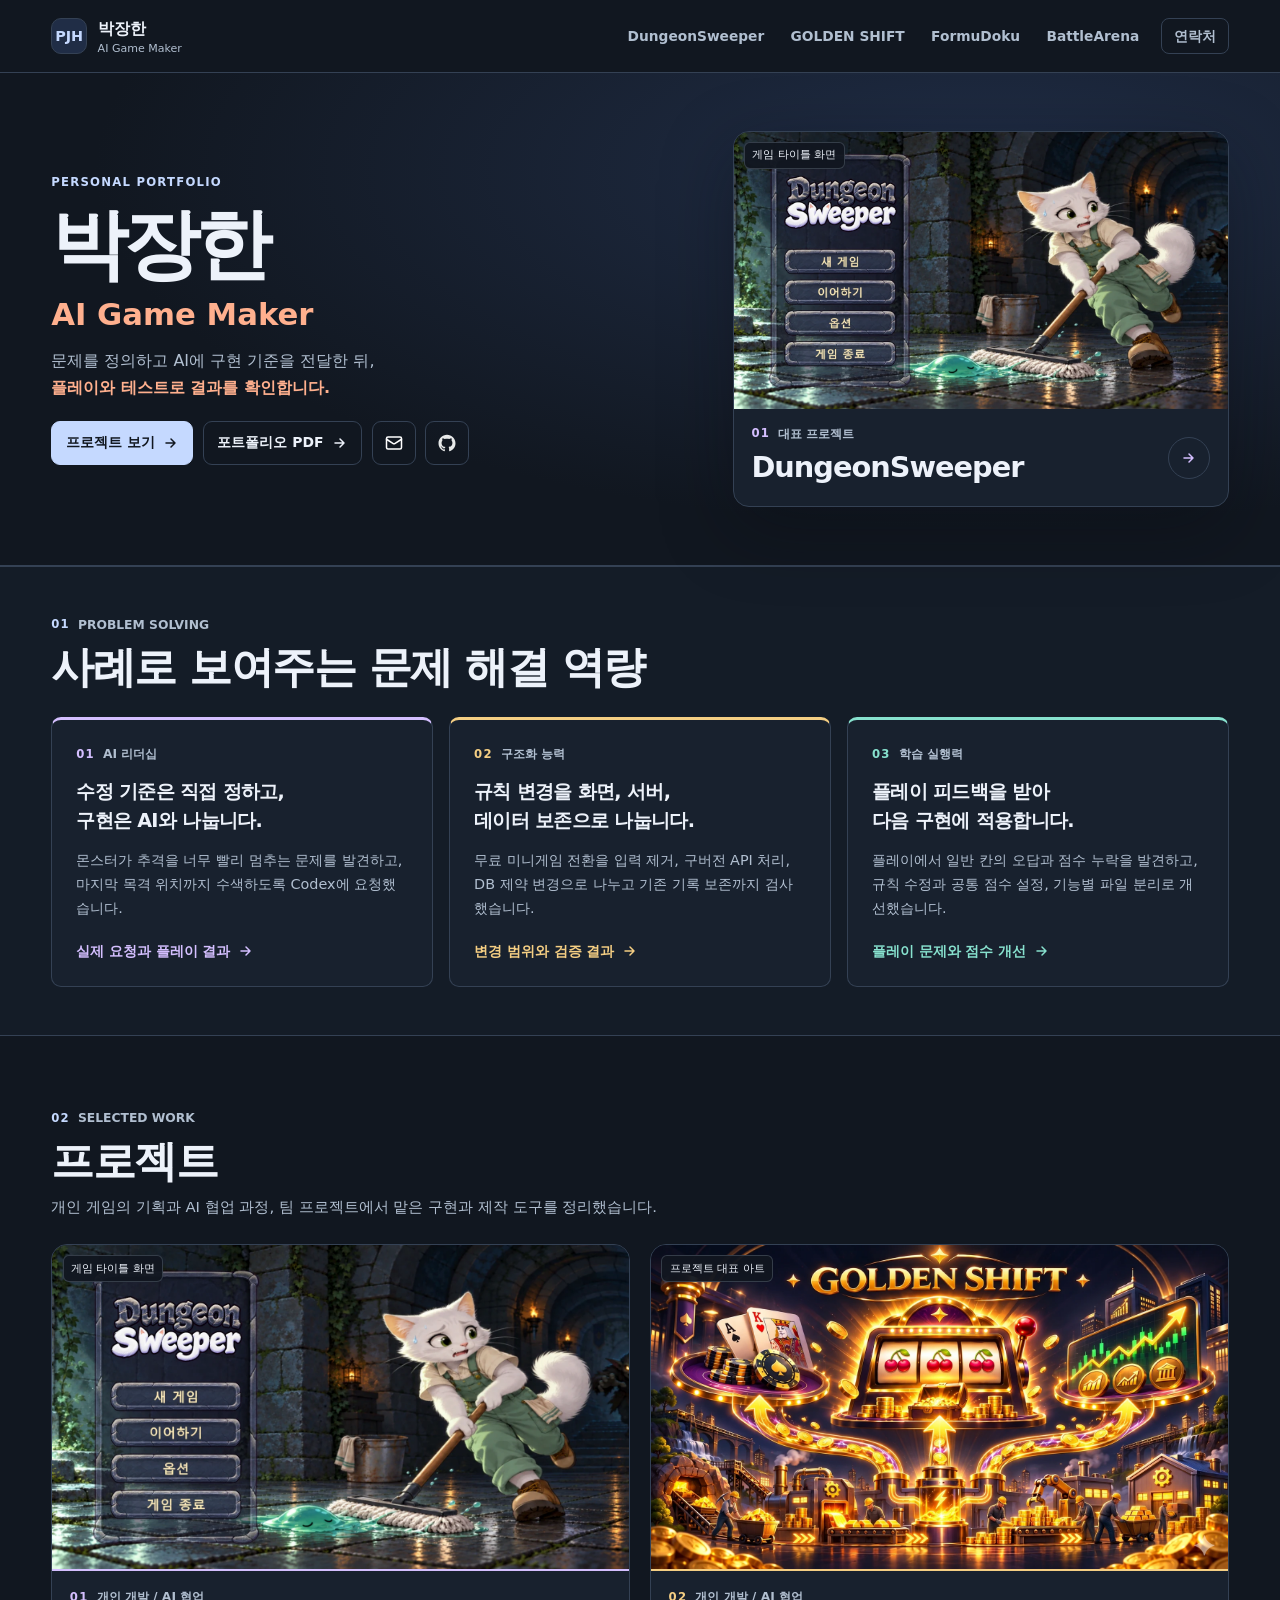
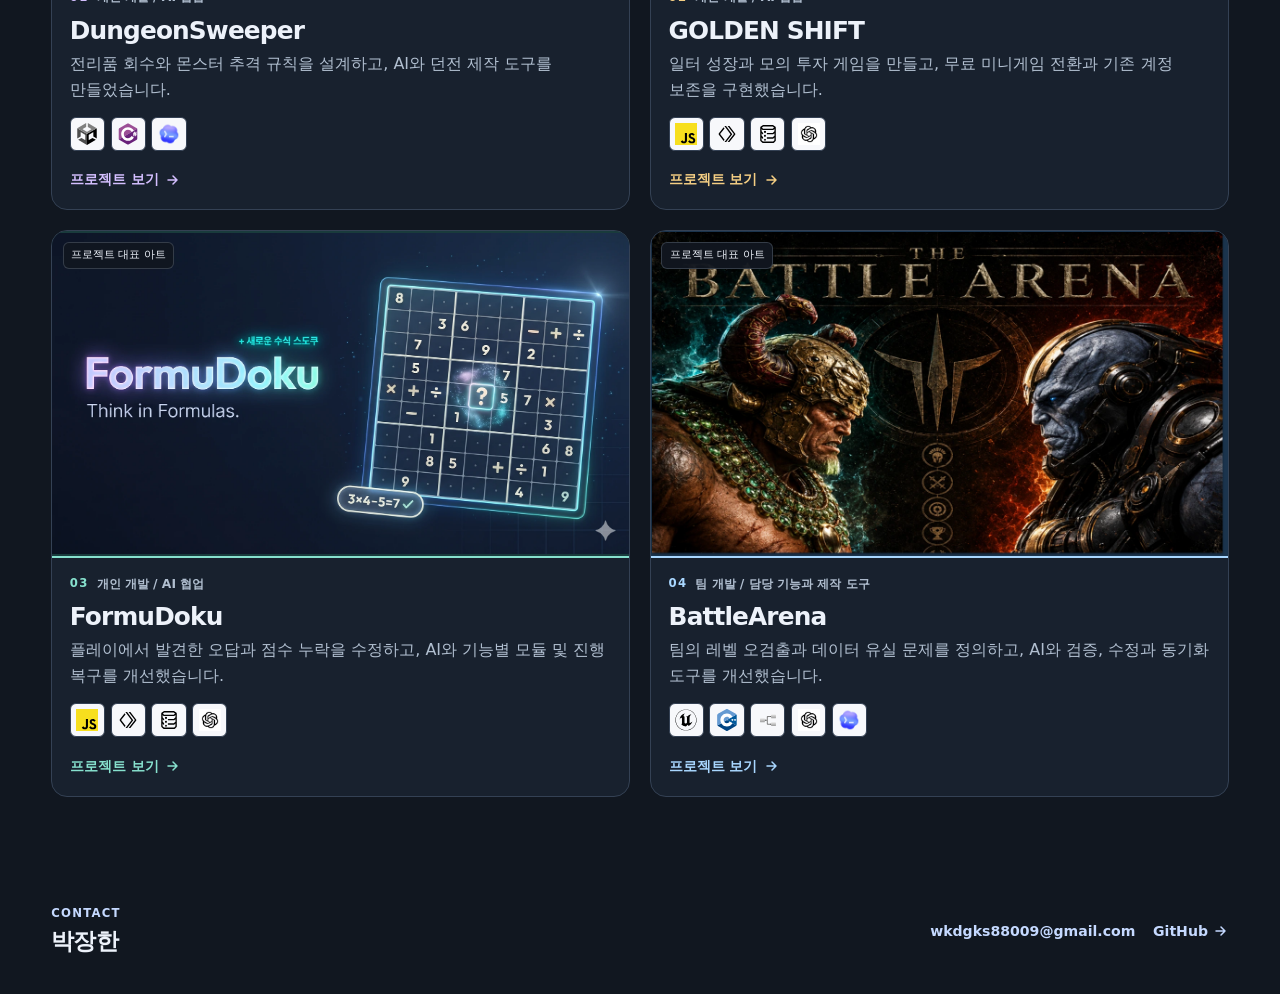
==== commit 38bcfcf7: "Present verified team tool decisions and AI prompt evidence" ====
--- a/index.html
+++ b/index.html
@@ -114,8 +114,8 @@
       <div class="card-body">
         <p class="eyebrow"><span>04</span> 팀 개발 / 담당 기능과 제작 도구</p>
         <h3>BattleArena</h3>
-        <p>팀에서 맡은 레벨 검증과 JSON 도구를 중심으로, 제작 문제를 검사와 수정 단계로 나눈 과정을 보여줍니다.</p>
-        <ul class="tags" aria-label="사용 기술"><li class="tag-logo" title="Unreal Engine 5.6.1"><img src="./assets/icons/devicon/unrealengine.svg" alt="Unreal Engine 5.6.1" width="22" height="22"><span class="tag-touch-label" aria-hidden="true">Unreal Engine 5.6.1</span></li><li class="tag-logo" title="C++"><img src="./assets/icons/devicon/cplusplus.svg" alt="C++" width="22" height="22"><span class="tag-touch-label" aria-hidden="true">C++</span></li><li class="tag-logo" title="Blueprint"><img src="./assets/icons/unreal/blueprint.svg" alt="Blueprint" width="22" height="22"><span class="tag-touch-label" aria-hidden="true">Blueprint</span></li></ul>
+        <p>팀의 레벨 오검출과 데이터 유실 문제를 정의하고, AI와 검증, 수정과 동기화 도구를 개선했습니다.</p>
+        <ul class="tags" aria-label="사용 기술"><li class="tag-logo" title="Unreal Engine 5.6.1"><img src="./assets/icons/devicon/unrealengine.svg" alt="Unreal Engine 5.6.1" width="22" height="22"><span class="tag-touch-label" aria-hidden="true">Unreal Engine 5.6.1</span></li><li class="tag-logo" title="C++"><img src="./assets/icons/devicon/cplusplus.svg" alt="C++" width="22" height="22"><span class="tag-touch-label" aria-hidden="true">C++</span></li><li class="tag-logo" title="Blueprint"><img src="./assets/icons/unreal/blueprint.svg" alt="Blueprint" width="22" height="22"><span class="tag-touch-label" aria-hidden="true">Blueprint</span></li><li class="tag-logo" title="ChatGPT"><img src="./assets/icons/openai/chatgpt.png" alt="ChatGPT" width="22" height="22"><span class="tag-touch-label" aria-hidden="true">ChatGPT</span></li><li class="tag-logo" title="Codex"><img src="./assets/icons/openai/codex.png" alt="Codex" width="22" height="22"><span class="tag-touch-label" aria-hidden="true">Codex</span></li></ul>
         <span class="card-action">프로젝트 보기 <svg aria-hidden="true" viewBox="0 0 16 16" width="16" height="16" fill="none"><path d="M3 8h9m-4-4 4 4-4 4" stroke="currentColor" stroke-width="1.5" stroke-linecap="round" stroke-linejoin="round"/></svg></span>
       </div>
     </a>
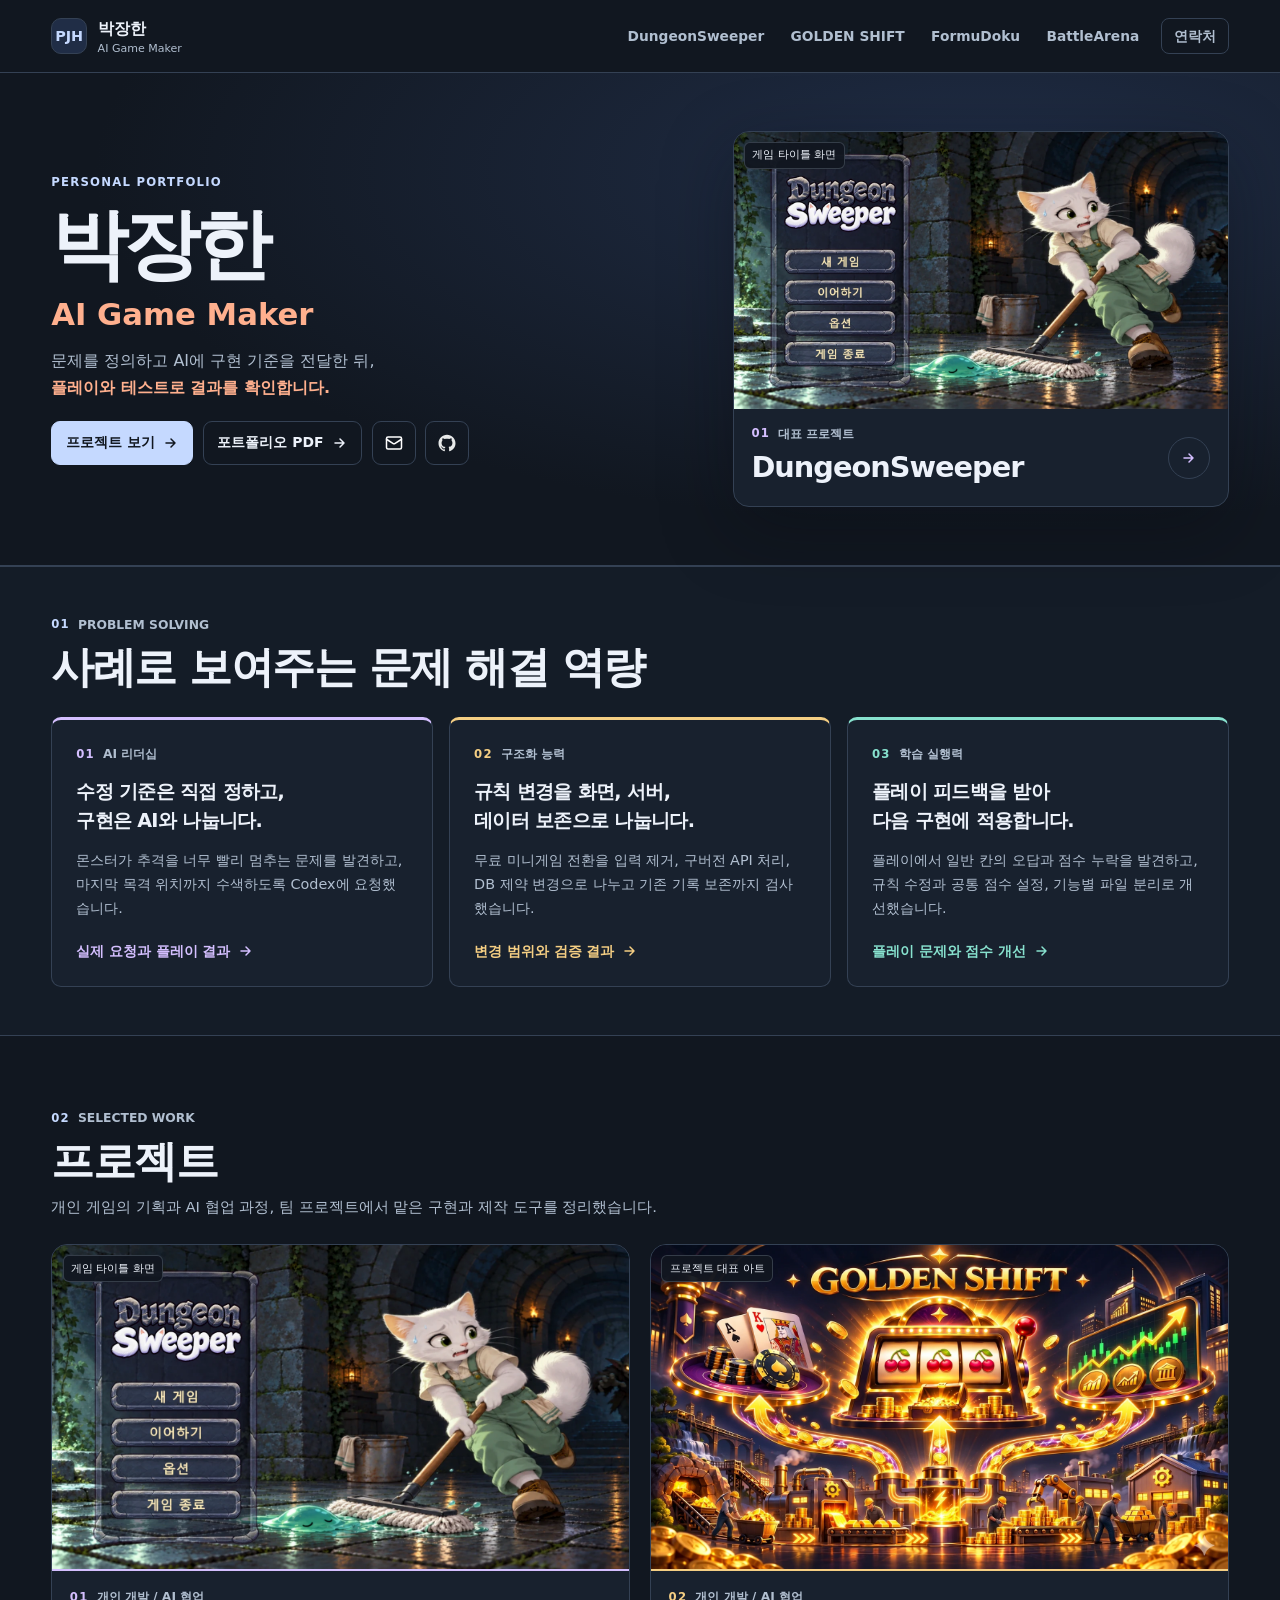
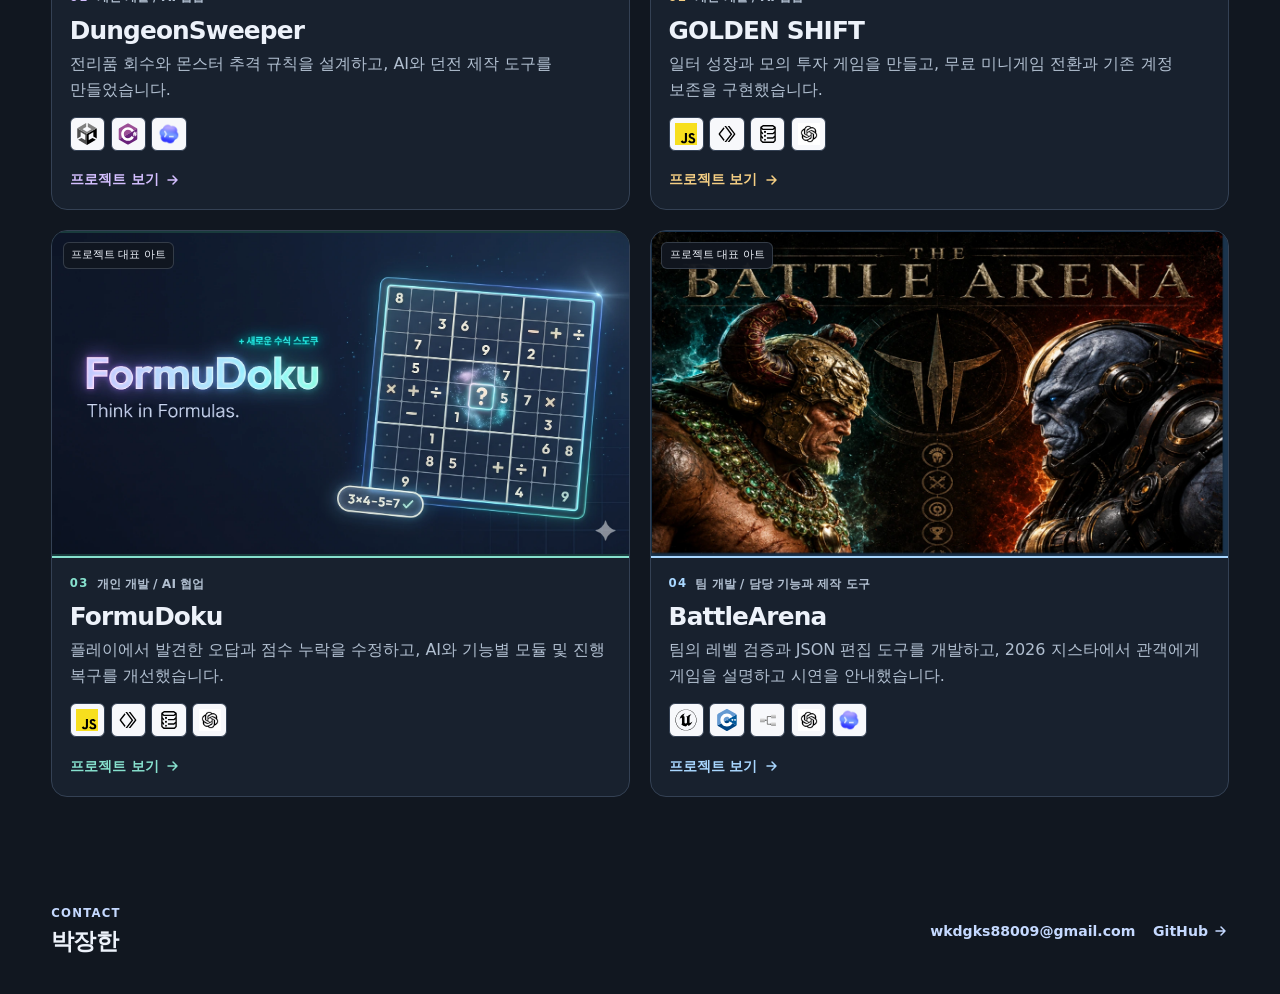
==== commit dab75f08: "Add current gameplay media and G-STAR exhibition evidence" ====
--- a/index.html
+++ b/index.html
@@ -12,7 +12,7 @@
   <meta property="og:image" content="https://msg1150.github.io/ai-game-maker-portfolio/assets/dungeon.webp">
   <link rel="canonical" href="https://msg1150.github.io/ai-game-maker-portfolio/">
   <link rel="icon" href="./assets/mark.svg?v=a60e582f" type="image/svg+xml">
-  <link rel="stylesheet" href="./assets/site.css?v=c73a156f">
+  <link rel="stylesheet" href="./assets/site.css?v=d5bfb6d1">
   <script src="./assets/site.js?v=285ba21d" defer></script>
   <title>박장한 | AI Game Maker Portfolio</title>
 </head>
@@ -114,7 +114,7 @@
       <div class="card-body">
         <p class="eyebrow"><span>04</span> 팀 개발 / 담당 기능과 제작 도구</p>
         <h3>BattleArena</h3>
-        <p>팀의 레벨 오검출과 데이터 유실 문제를 정의하고, AI와 검증, 수정과 동기화 도구를 개선했습니다.</p>
+        <p>팀의 레벨 검증과 JSON 편집 도구를 개발하고, 2026 지스타에서 관객에게 게임을 설명하고 시연을 안내했습니다.</p>
         <ul class="tags" aria-label="사용 기술"><li class="tag-logo" title="Unreal Engine 5.6.1"><img src="./assets/icons/devicon/unrealengine.svg" alt="Unreal Engine 5.6.1" width="22" height="22"><span class="tag-touch-label" aria-hidden="true">Unreal Engine 5.6.1</span></li><li class="tag-logo" title="C++"><img src="./assets/icons/devicon/cplusplus.svg" alt="C++" width="22" height="22"><span class="tag-touch-label" aria-hidden="true">C++</span></li><li class="tag-logo" title="Blueprint"><img src="./assets/icons/unreal/blueprint.svg" alt="Blueprint" width="22" height="22"><span class="tag-touch-label" aria-hidden="true">Blueprint</span></li><li class="tag-logo" title="ChatGPT"><img src="./assets/icons/openai/chatgpt.png" alt="ChatGPT" width="22" height="22"><span class="tag-touch-label" aria-hidden="true">ChatGPT</span></li><li class="tag-logo" title="Codex"><img src="./assets/icons/openai/codex.png" alt="Codex" width="22" height="22"><span class="tag-touch-label" aria-hidden="true">Codex</span></li></ul>
         <span class="card-action">프로젝트 보기 <svg aria-hidden="true" viewBox="0 0 16 16" width="16" height="16" fill="none"><path d="M3 8h9m-4-4 4 4-4 4" stroke="currentColor" stroke-width="1.5" stroke-linecap="round" stroke-linejoin="round"/></svg></span>
       </div>
--- a/assets/site.css
+++ b/assets/site.css
@@ -163,6 +163,10 @@
 .section-evidence:has(> figure) { grid-template-columns: minmax(0, 1fr) minmax(0, 15rem); }
 .section-evidence .role-grid { margin-top: 0; }
 .evidence { overflow: hidden; border: 1px solid var(--line); border-radius: 10px; background: #111720; }
+.media-window { position: relative; overflow: hidden; }
+.media-window img { position: absolute; max-width: none; height: auto; }
+.evidence--portrait { width: min(100%, 23rem); justify-self: center; }
+.exhibition-note { margin-top: 1rem; color: var(--muted); font-size: .875rem; }
 .gif-demo summary { cursor: pointer; color: var(--accent); font-weight: 700; list-style: none; }
 .gif-demo summary::-webkit-details-marker { display: none; }
 .gif-demo summary:focus-visible { outline-offset: -3px; }
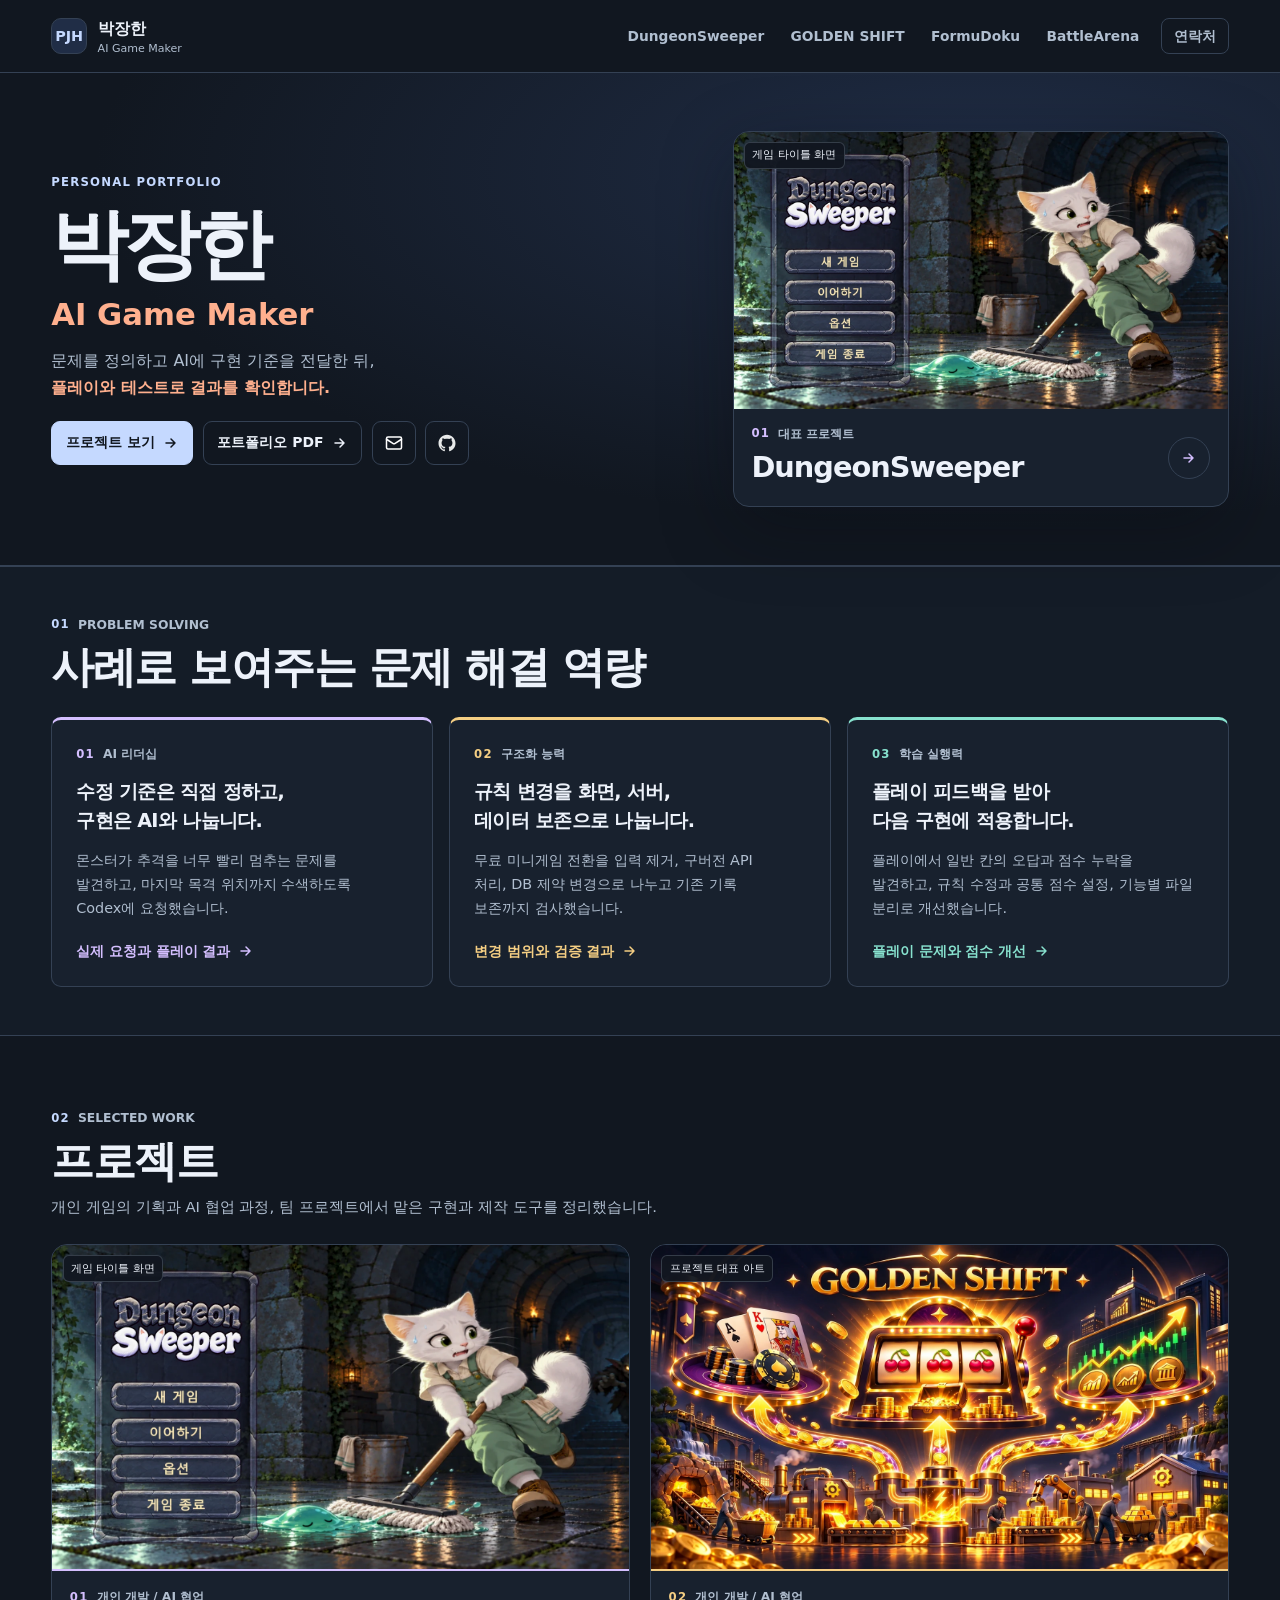
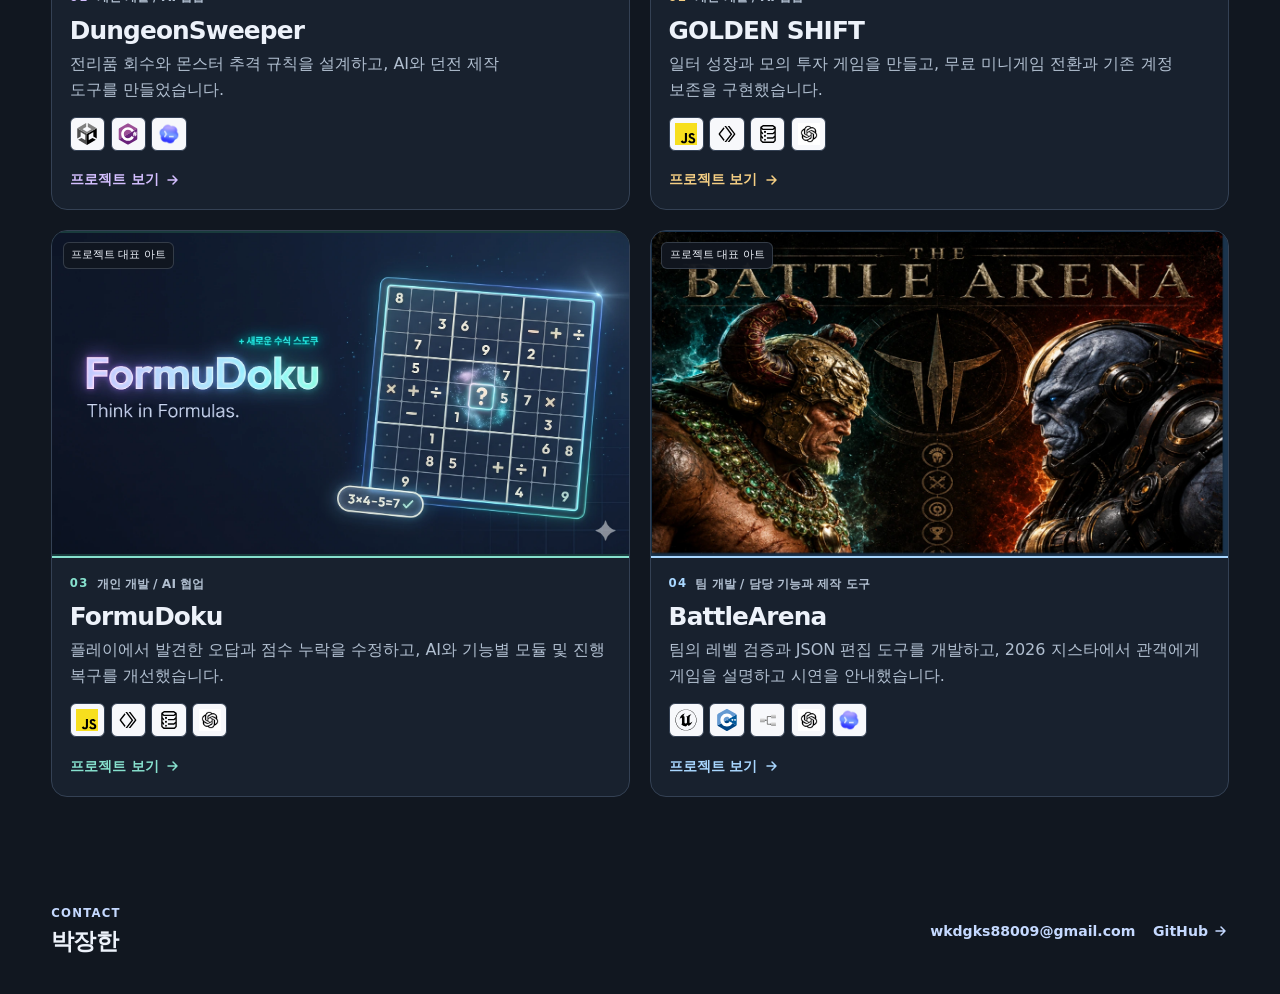
==== commit 857bb6e3: "Improve Korean wrapping and trim portfolio prompt excerpts" ====
--- a/index.html
+++ b/index.html
@@ -11,9 +11,9 @@
   <meta property="og:url" content="https://msg1150.github.io/ai-game-maker-portfolio/">
   <meta property="og:image" content="https://msg1150.github.io/ai-game-maker-portfolio/assets/dungeon.webp">
   <link rel="canonical" href="https://msg1150.github.io/ai-game-maker-portfolio/">
-  <link rel="icon" href="./assets/mark.svg?v=a60e582f" type="image/svg+xml">
-  <link rel="stylesheet" href="./assets/site.css?v=d5bfb6d1">
-  <script src="./assets/site.js?v=285ba21d" defer></script>
+  <link rel="icon" href="./assets/mark.svg?v=b0c86a84" type="image/svg+xml">
+  <link rel="stylesheet" href="./assets/site.css?v=f22afa47">
+  <script src="./assets/site.js?v=1c9a1d5a" defer></script>
   <title>박장한 | AI Game Maker Portfolio</title>
 </head>
 <body class="home">
@@ -51,19 +51,19 @@
           <div class="competency-grid">
             <article class="competency-card tone-violet">
               <p class="eyebrow"><span>01</span> AI 리더십</p>
-              <h3>수정 기준은 직접 정하고,<br>구현은 AI와 나눕니다.</h3>
+              <h3>수정 기준은 직접 정하고, 구현은 AI와 나눕니다.</h3>
               <p>몬스터가 추격을 너무 빨리 멈추는 문제를 발견하고, 마지막 목격 위치까지 수색하도록 Codex에 요청했습니다.</p>
               <a href="./projects/dungeonsweeper/#awareness">실제 요청과 플레이 결과 <svg aria-hidden="true" viewBox="0 0 16 16" width="16" height="16" fill="none"><path d="M3 8h9m-4-4 4 4-4 4" stroke="currentColor" stroke-width="1.5" stroke-linecap="round" stroke-linejoin="round"/></svg></a>
             </article>
             <article class="competency-card tone-gold">
               <p class="eyebrow"><span>02</span> 구조화 능력</p>
-              <h3>규칙 변경을 화면, 서버,<br>데이터 보존으로 나눕니다.</h3>
+              <h3>규칙 변경을 화면, 서버, 데이터 보존으로 나눕니다.</h3>
               <p>무료 미니게임 전환을 입력 제거, 구버전 API 처리, DB 제약 변경으로 나누고 기존 기록 보존까지 검사했습니다.</p>
               <a href="./projects/golden-shift/#free-play">변경 범위와 검증 결과 <svg aria-hidden="true" viewBox="0 0 16 16" width="16" height="16" fill="none"><path d="M3 8h9m-4-4 4 4-4 4" stroke="currentColor" stroke-width="1.5" stroke-linecap="round" stroke-linejoin="round"/></svg></a>
             </article>
             <article class="competency-card tone-mint">
               <p class="eyebrow"><span>03</span> 학습 실행력</p>
-              <h3>플레이 피드백을 받아<br>다음 구현에 적용합니다.</h3>
+              <h3>플레이 피드백을 받아 다음 구현에 적용합니다.</h3>
               <p>플레이에서 일반 칸의 오답과 점수 누락을 발견하고, 규칙 수정과 공통 점수 설정, 기능별 파일 분리로 개선했습니다.</p>
               <a href="./projects/formudoku/#score-revision">플레이 문제와 점수 개선 <svg aria-hidden="true" viewBox="0 0 16 16" width="16" height="16" fill="none"><path d="M3 8h9m-4-4 4 4-4 4" stroke="currentColor" stroke-width="1.5" stroke-linecap="round" stroke-linejoin="round"/></svg></a>
             </article>
--- a/assets/site.css
+++ b/assets/site.css
@@ -22,7 +22,13 @@
 body { margin: 0; }
 h1, h2, h3, p, figure { margin: 0; }
 h1, h2, h3 { line-height: 1.18; letter-spacing: -.035em; }
-h2, h3 { word-break: keep-all; overflow-wrap: anywhere; }
+/* Keep Korean words together while allowing long identifiers to fit narrow screens. */
+:is(p, dd, figcaption, h2, h3, h4, summary, .case-table, .case-flow, .loop li, .prompt pre) {
+  word-break: keep-all;
+  overflow-wrap: anywhere;
+}
+:is(p, dd, figcaption) { text-wrap: pretty; }
+:is(h2, h3, h4) { text-wrap: balance; }
 h2 { font-size: clamp(1.7rem, 4vw, 2.7rem); }
 h3 { font-size: clamp(1.2rem, 2vw, 1.55rem); }
 a { color: inherit; text-decoration: none; }
@@ -55,7 +61,7 @@
 .hero-inner { display: grid; align-items: center; grid-template-columns: minmax(0, .9fr) minmax(0, 1.1fr); gap: clamp(1.75rem, 5vw, 5.5rem); padding-block: clamp(2.8rem, 7.5vw, 6.6rem); }
 .hero-copy h1 { margin-block: .7rem .8rem; font-size: clamp(2.5rem, 5.6vw, 5.25rem); letter-spacing: -.067em; overflow-wrap: anywhere; }
 .hero-lede { font-size: clamp(1.2rem, 2.4vw, 1.8rem); font-weight: 700; line-height: 1.45; word-break: keep-all; }
-.hero-summary { max-width: 39ch; margin-top: 1rem; color: var(--muted); word-break: keep-all; }
+.hero-summary { max-width: 45ch; margin-top: 1rem; color: var(--muted); }
 .home .hero-inner { grid-template-columns: minmax(0, 1.05fr) minmax(0, .95fr); gap: clamp(1.5rem, 5vw, 4rem); padding-block: clamp(2rem, 4.5vw, 4rem); }
 .home .hero-copy h1 { font-size: clamp(3rem, 6vw, 5.2rem); margin-block: .5rem .25rem; }
 .hero-role { color: var(--accent-text); font-size: clamp(1.35rem, 2.4vw, 2rem); font-weight: 750; line-height: 1.3; }
@@ -88,7 +94,7 @@
 .project-card > a:focus-visible { outline-offset: -3px; }
 .card-body { flex: 1; display: flex; flex-direction: column; align-items: flex-start; padding: 1rem 1.1rem 1.15rem; border-top: 2px solid var(--accent); }
 .card-body h3 { margin-block: .5rem .35rem; }
-.card-body > p:not(.eyebrow) { color: var(--muted); word-break: keep-all; }
+.card-body > p:not(.eyebrow) { color: var(--muted); }
 .tags { display: flex; flex-wrap: wrap; gap: .35rem; margin: .85rem 0; padding: 0; list-style: none; }
 .card-body .tags { margin-top: auto; padding-top: .85rem; }
 .tags li { min-height: 34px; display: inline-flex; align-items: center; gap: .35rem; border: 1px solid var(--line); border-radius: 6px; color: var(--muted); font-size: .74rem; }
@@ -127,7 +133,7 @@
 .role-grid { display: grid; grid-template-columns: repeat(2, minmax(0, 1fr)); gap: .8rem; margin-top: 1rem; }
 .role-grid > div { border: 1px solid var(--line); border-radius: 12px; background: var(--surface); padding: 1.1rem; }
 .role-grid h3 { color: var(--accent); font-size: 1.02rem; margin-bottom: .4rem; }
-.role-grid p, .timeline p, .case dd { color: var(--muted); word-break: keep-all; overflow-wrap: anywhere; }
+.role-grid p, .timeline p, .case dd { color: var(--muted); }
 .timeline { display: grid; grid-template-columns: repeat(2, minmax(0, 1fr)); gap: 1rem; list-style: none; padding: 0; margin: 1rem 0 0; }
 .timeline li { display: grid; align-content: start; gap: .5rem; border-top: 2px solid var(--accent); border-radius: 8px; background: var(--surface); padding: 1rem 1.1rem; }
 .timeline > li:last-child:nth-child(odd), .role-grid > div:last-child:nth-child(odd) { grid-column: 1 / -1; }
@@ -143,7 +149,7 @@
 .case--diagram .case-layout, .case--copy .case-layout { grid-template-columns: minmax(0, 1fr); gap: 1rem; }
 .case--diagram .case-copy, .case--copy .case-copy { grid-template-columns: repeat(3, minmax(0, 1fr)); gap: 1.25rem; }
 .case dt { font-size: .78rem; font-weight: 750; color: var(--accent); }
-.case dd { margin: .14rem 0 0; max-width: 42ch; font-size: .94rem; }
+.case dd { margin: .14rem 0 0; font-size: .94rem; }
 .case-visual { display: grid; min-width: 0; gap: .65rem; }
 .evidence-pair { display: grid; grid-template-columns: repeat(2, minmax(0, 1fr)); gap: .6rem; }
 .case-flow { display: grid; grid-template-columns: repeat(3, minmax(0, 1fr)); gap: .45rem; margin: 0; padding: 0; list-style: none; counter-reset: flow; }
@@ -151,7 +157,7 @@
 .case-flow li::before { content: counter(flow, decimal-leading-zero); display: block; color: var(--accent-text); font-size: .73rem; }
 /* Current rule comparisons stay separate from historical game captures. */
 .case-table-wrap { min-width: 0; border: 1px solid var(--line); border-radius: 10px; overflow: hidden; background: var(--bg); }
-.case-table { width: 100%; border-collapse: collapse; table-layout: fixed; font-size: .82rem; line-height: 1.6; overflow-wrap: anywhere; }
+.case-table { width: 100%; border-collapse: collapse; table-layout: fixed; font-size: .82rem; line-height: 1.6; }
 .case-table caption { padding: .75rem .85rem; text-align: left; color: var(--accent-text); font-weight: 700; border-bottom: 1px solid var(--line); }
 .case-table th, .case-table td { padding: .7rem .65rem; text-align: left; vertical-align: top; border-bottom: 1px solid var(--line); }
 .case-table thead th { color: var(--accent-text); background: var(--surface); }
@@ -180,12 +186,12 @@
 .prompt summary:hover { background: var(--glow); border-radius: 9px; }
 .prompt-body { padding: .75rem .85rem; border-top: 1px solid var(--line); }
 .prompt-body h4 { margin: 0 0 .4rem; color: var(--accent); font-size: .86rem; }
-.prompt pre { margin: 0; white-space: pre-wrap; overflow-wrap: anywhere; }
+.prompt pre { margin: 0; white-space: pre-wrap; }
 .prompt code { font: .9rem/1.65 "Consolas", "Malgun Gothic", monospace; }
 .prompt-tools { display: flex; align-items: center; flex-wrap: wrap; gap: .6rem; margin-top: .75rem; }
 .prompt-tools button { min-height: 40px; color: var(--accent); background: var(--surface); border: 1px solid var(--line); border-radius: 6px; padding-inline: .6rem; font: inherit; font-size: .82rem; cursor: pointer; }
 .copy-status { color: var(--muted); font-size: .82rem; }
-.prose { margin-top: .6rem; max-width: 75ch; color: var(--muted); }
+.prose { margin-top: .6rem; max-width: 62rem; color: var(--muted); }
 .related { display: flex; flex-wrap: wrap; gap: .3rem 1.25rem; padding-block: .6rem; border-bottom: 1px solid var(--line); }
 .competency-grid { display: grid; grid-template-columns: repeat(3, minmax(0, 1fr)); gap: 1rem; }
 .competency-card { display: flex; flex-direction: column; gap: .85rem; padding: clamp(1rem, 2vw, 1.5rem); border: 1px solid var(--line); border-top: 3px solid var(--accent); border-radius: 10px; background: var(--surface); }
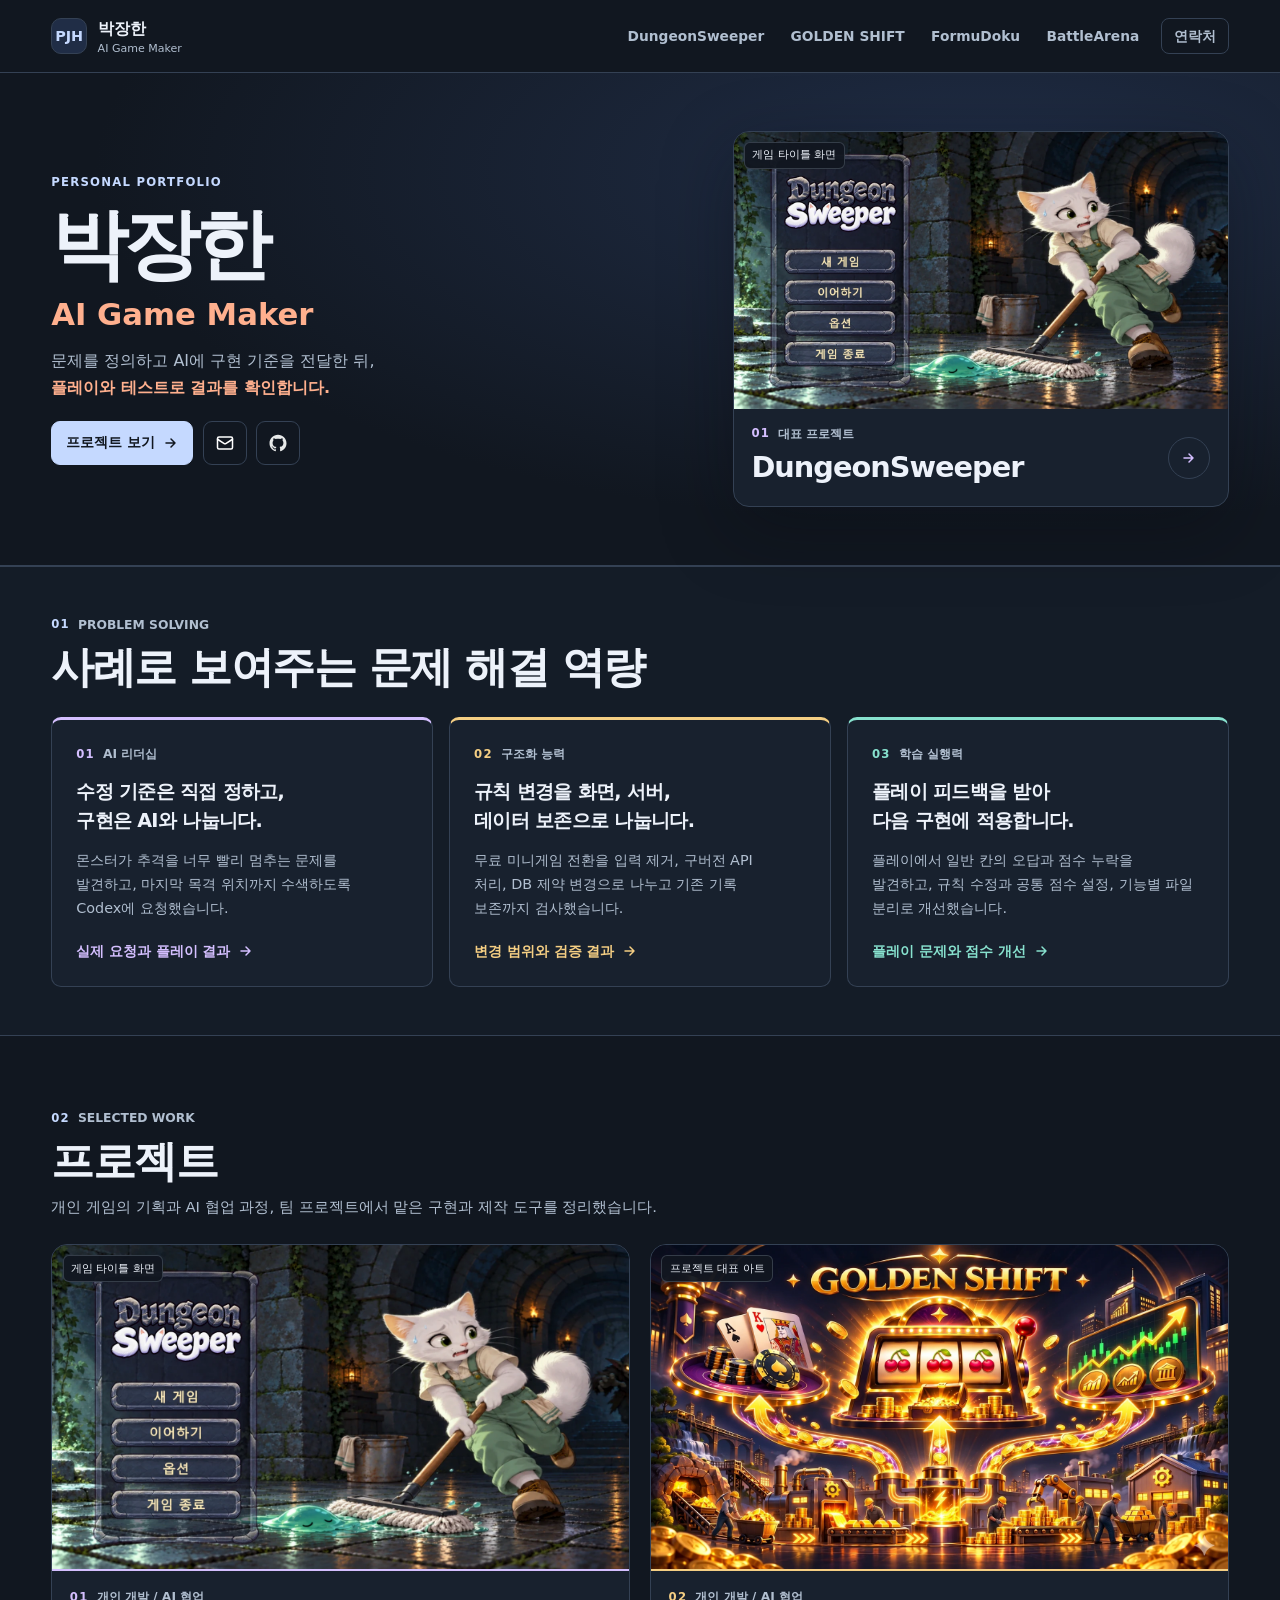
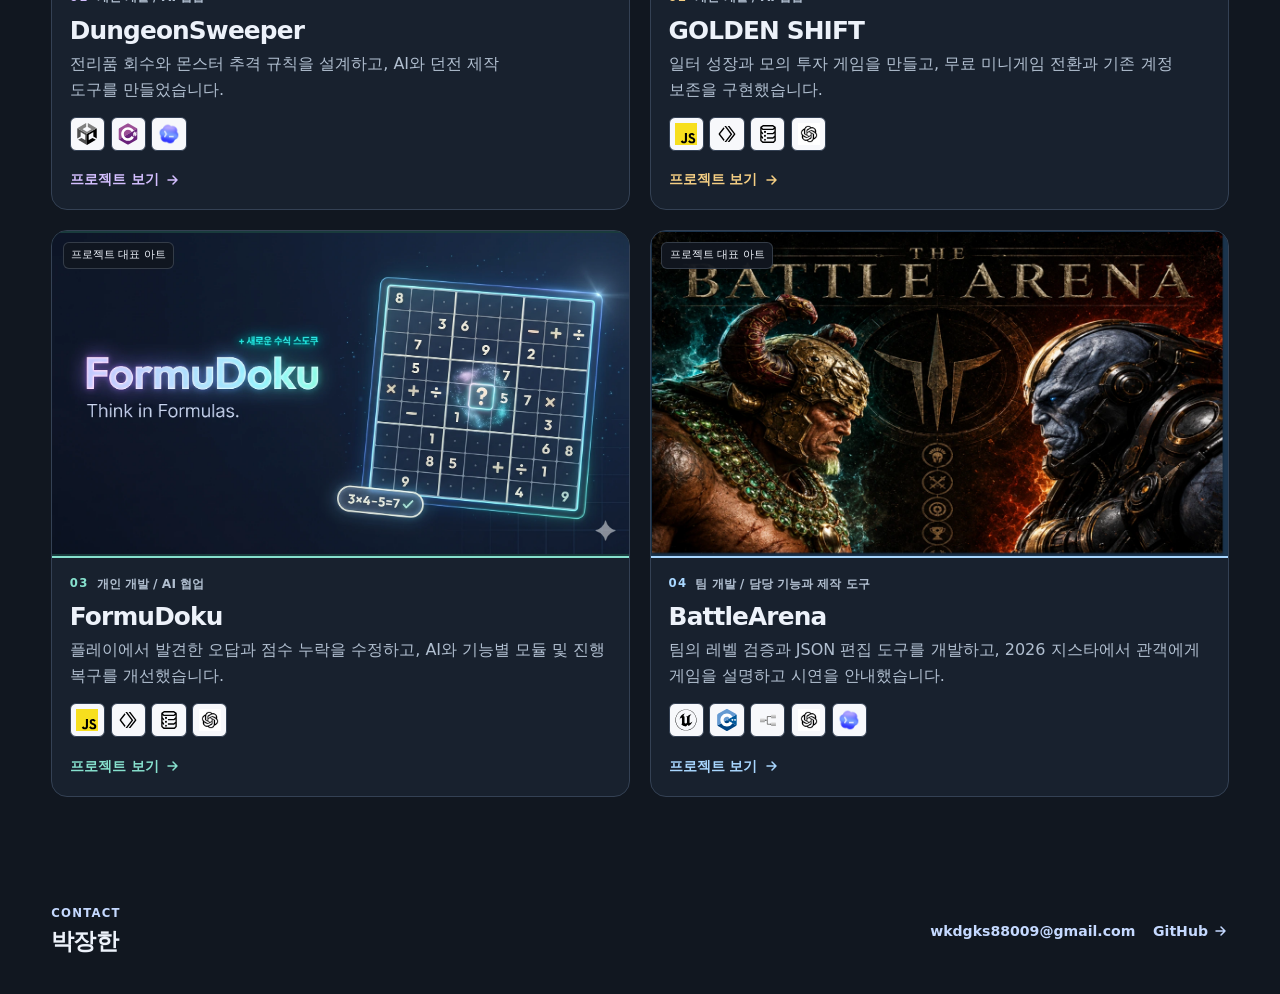
==== commit 4f4721d5: "Remove outdated PDF button from homepage" ====
--- a/index.html
+++ b/index.html
@@ -11,9 +11,9 @@
   <meta property="og:url" content="https://msg1150.github.io/ai-game-maker-portfolio/">
   <meta property="og:image" content="https://msg1150.github.io/ai-game-maker-portfolio/assets/dungeon.webp">
   <link rel="canonical" href="https://msg1150.github.io/ai-game-maker-portfolio/">
-  <link rel="icon" href="./assets/mark.svg?v=b0c86a84" type="image/svg+xml">
-  <link rel="stylesheet" href="./assets/site.css?v=f22afa47">
-  <script src="./assets/site.js?v=1c9a1d5a" defer></script>
+  <link rel="icon" href="./assets/mark.svg?v=a60e582f" type="image/svg+xml">
+  <link rel="stylesheet" href="./assets/site.css?v=b56db8f4">
+  <script src="./assets/site.js?v=285ba21d" defer></script>
   <title>박장한 | AI Game Maker Portfolio</title>
 </head>
 <body class="home">
@@ -34,7 +34,6 @@
             <p class="hero-summary">문제를 정의하고 AI에 구현 기준을 전달한 뒤, <strong class="text-accent">플레이와 테스트로 결과를 확인합니다.</strong></p>
             <div class="actions">
               <a class="button primary" href="#projects">프로젝트 보기<svg aria-hidden="true" viewBox="0 0 16 16" width="16" height="16" fill="none"><path d="M3 8h9m-4-4 4 4-4 4" stroke="currentColor" stroke-width="1.5" stroke-linecap="round" stroke-linejoin="round"/></svg></a>
-              <a class="button" href="./assets/park-janghan-ai-game-maker-portfolio.pdf">포트폴리오 PDF<svg aria-hidden="true" viewBox="0 0 16 16" width="16" height="16" fill="none"><path d="M3 8h9m-4-4 4 4-4 4" stroke="currentColor" stroke-width="1.5" stroke-linecap="round" stroke-linejoin="round"/></svg></a>
               <a class="button icon-button" href="mailto:wkdgks88009@gmail.com" aria-label="이메일" title="이메일"><img src="./assets/icons/lucide/mail.svg" alt="" width="18" height="18"></a>
               <a class="button icon-button" href="https://github.com/msg1150" aria-label="GitHub 프로필" title="GitHub 프로필"><img src="./assets/icons/devicon/github.svg" alt="" width="18" height="18"></a>
             </div>
--- a/assets/site.css
+++ b/assets/site.css
@@ -142,19 +142,44 @@
 .timeline h3 { font-size: 1.05rem; margin-bottom: .22rem; }
 .case-list { display: grid; gap: 1rem; margin-top: 1rem; }
 .case { border: 1px solid var(--line); border-radius: var(--radius); background: var(--surface); padding: clamp(1rem, 3vw, 1.65rem); }
-.case-head { padding: 0 0 .85rem .75rem; border-left: 2px solid var(--accent-text); }
+.case-head { padding-left: .75rem; border-left: 2px solid var(--accent-text); }
+.case-head .eyebrow { align-items: baseline; flex-wrap: wrap; gap: .15rem .5rem; }
 .case-head h3 { margin-top: .4rem; }
-.case-layout { display: grid; align-items: start; grid-template-columns: minmax(0, .72fr) minmax(0, 1.28fr); gap: clamp(.9rem, 3vw, 2rem); padding-top: .7rem; }
-.case-copy { margin: 0; display: grid; gap: .65rem; }
-.case--diagram .case-layout, .case--copy .case-layout { grid-template-columns: minmax(0, 1fr); gap: 1rem; }
-.case--diagram .case-copy, .case--copy .case-copy { grid-template-columns: repeat(3, minmax(0, 1fr)); gap: 1.25rem; }
-.case dt { font-size: .78rem; font-weight: 750; color: var(--accent); }
-.case dd { margin: .14rem 0 0; font-size: .94rem; }
-.case-visual { display: grid; min-width: 0; gap: .65rem; }
-.evidence-pair { display: grid; grid-template-columns: repeat(2, minmax(0, 1fr)); gap: .6rem; }
+.case-layout { display: grid; align-items: start; gap: 1.1rem clamp(1rem, 3vw, 2rem); margin-top: 1rem; }
+.case-copy { margin: 0; display: grid; gap: .85rem; }
+.case-support { display: grid; gap: .65rem; }
+.case-visual { min-width: 0; }
+:is(.case--split, .case--table-media) .case-copy { grid-area: copy; }
+:is(.case--split, .case--table-media) .case-support { grid-area: support; }
+:is(.case--split, .case--table-media) .case-visual { grid-area: visual; }
+.case--split .case-layout {
+  grid-template-columns: minmax(0, 5fr) minmax(0, 6fr);
+  grid-template-areas: "copy visual";
+}
+.case--split.case--with-support .case-layout {
+  grid-template-areas: "copy visual" "support visual";
+  grid-template-rows: auto 1fr;
+}
+.case--portrait .case-layout {
+  grid-template-columns: minmax(0, 1fr) minmax(0, 16rem);
+}
+.case--stacked .case-copy {
+  grid-auto-flow: column;
+  grid-auto-columns: minmax(0, 1fr);
+  gap: .85rem 1.25rem;
+}
+.case--table-media .case-layout {
+  grid-template-columns: repeat(2, minmax(0, 1fr));
+  grid-template-areas: "copy copy" "support visual";
+}
+.case dt { font-size: .82rem; font-weight: 750; color: var(--accent); }
+.case dd { margin: .18rem 0 0; font-size: .94rem; }
+.evidence-pair { display: grid; grid-template-columns: repeat(2, minmax(0, 1fr)); align-items: start; gap: .85rem; }
 .case-flow { display: grid; grid-template-columns: repeat(3, minmax(0, 1fr)); gap: .45rem; margin: 0; padding: 0; list-style: none; counter-reset: flow; }
 .case-flow li { counter-increment: flow; border: 1px solid var(--line); border-radius: 8px; background: var(--bg); padding: .55rem .65rem; font-size: .82rem; font-weight: 670; }
 .case-flow li::before { content: counter(flow, decimal-leading-zero); display: block; color: var(--accent-text); font-size: .73rem; }
+.case--split .case-flow { grid-template-columns: minmax(0, 1fr); }
+.case--split .case-flow li { display: flex; align-items: baseline; gap: .6rem; }
 /* Current rule comparisons stay separate from historical game captures. */
 .case-table-wrap { min-width: 0; border: 1px solid var(--line); border-radius: 10px; overflow: hidden; background: var(--bg); }
 .case-table { width: 100%; border-collapse: collapse; table-layout: fixed; font-size: .82rem; line-height: 1.6; }
@@ -171,7 +196,7 @@
 .evidence { overflow: hidden; border: 1px solid var(--line); border-radius: 10px; background: #111720; }
 .media-window { position: relative; overflow: hidden; }
 .media-window img { position: absolute; max-width: none; height: auto; }
-.evidence--portrait { width: min(100%, 23rem); justify-self: center; }
+.evidence--portrait { width: min(100%, 16rem); margin-inline: auto; }
 .exhibition-note { margin-top: 1rem; color: var(--muted); font-size: .875rem; }
 .gif-demo summary { cursor: pointer; color: var(--accent); font-weight: 700; list-style: none; }
 .gif-demo summary::-webkit-details-marker { display: none; }
@@ -201,9 +226,7 @@
 .competency-card > a:hover { text-decoration: underline; }
 @media (max-width: 900px) {
   .hero-inner { gap: 1.4rem; }
-  .case-layout, .section-evidence:has(> figure) { grid-template-columns: minmax(0, 1fr); }
-  .case-visual { order: -1; }
-  .case--diagram .case-visual { order: initial; }
+  .section-evidence:has(> figure) { grid-template-columns: minmax(0, 1fr); }
   .section-evidence > figure { width: min(100%, 15rem); }
 }
 @media (max-width: 800px) {
@@ -216,7 +239,15 @@
   .hero-inner, .home .hero-inner, .gallery { grid-template-columns: minmax(0, 1fr); gap: 1.4rem; }
   .home .feature { justify-self: start; }
   .section-head { align-items: start; flex-direction: column; }
-  .case--diagram .case-copy, .case--copy .case-copy { grid-template-columns: minmax(0, 1fr); gap: .8rem; }
+  .case--split .case-layout,
+  .case--split.case--with-support .case-layout,
+  .case--table-media .case-layout {
+    grid-template-columns: minmax(0, 1fr);
+    grid-template-areas: none;
+    grid-template-rows: auto;
+  }
+  :is(.case--split, .case--table-media) .case-layout > * { grid-area: auto; }
+  .case--stacked .case-copy { grid-auto-flow: row; }
 }
 @media (max-width: 600px) {
   .project-grid, .timeline, .role-grid, .evidence-pair { grid-template-columns: minmax(0, 1fr); }
